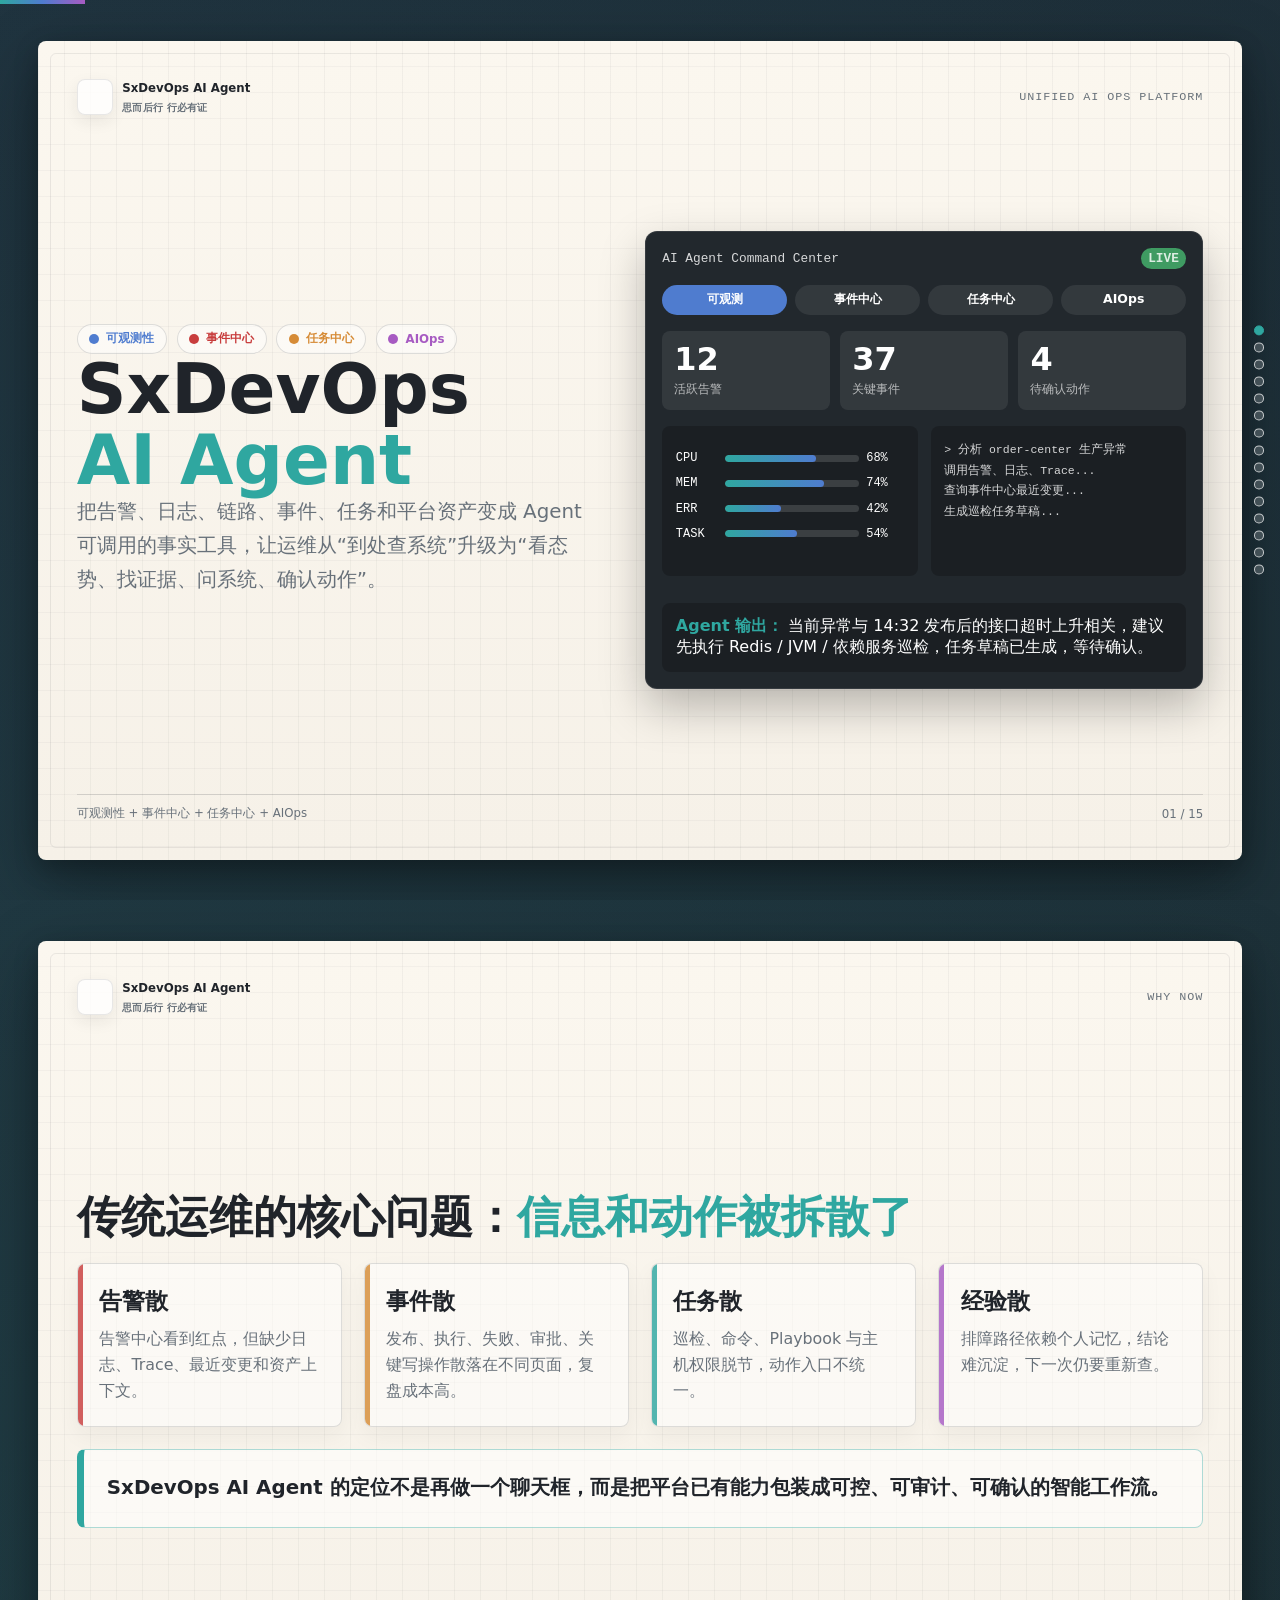
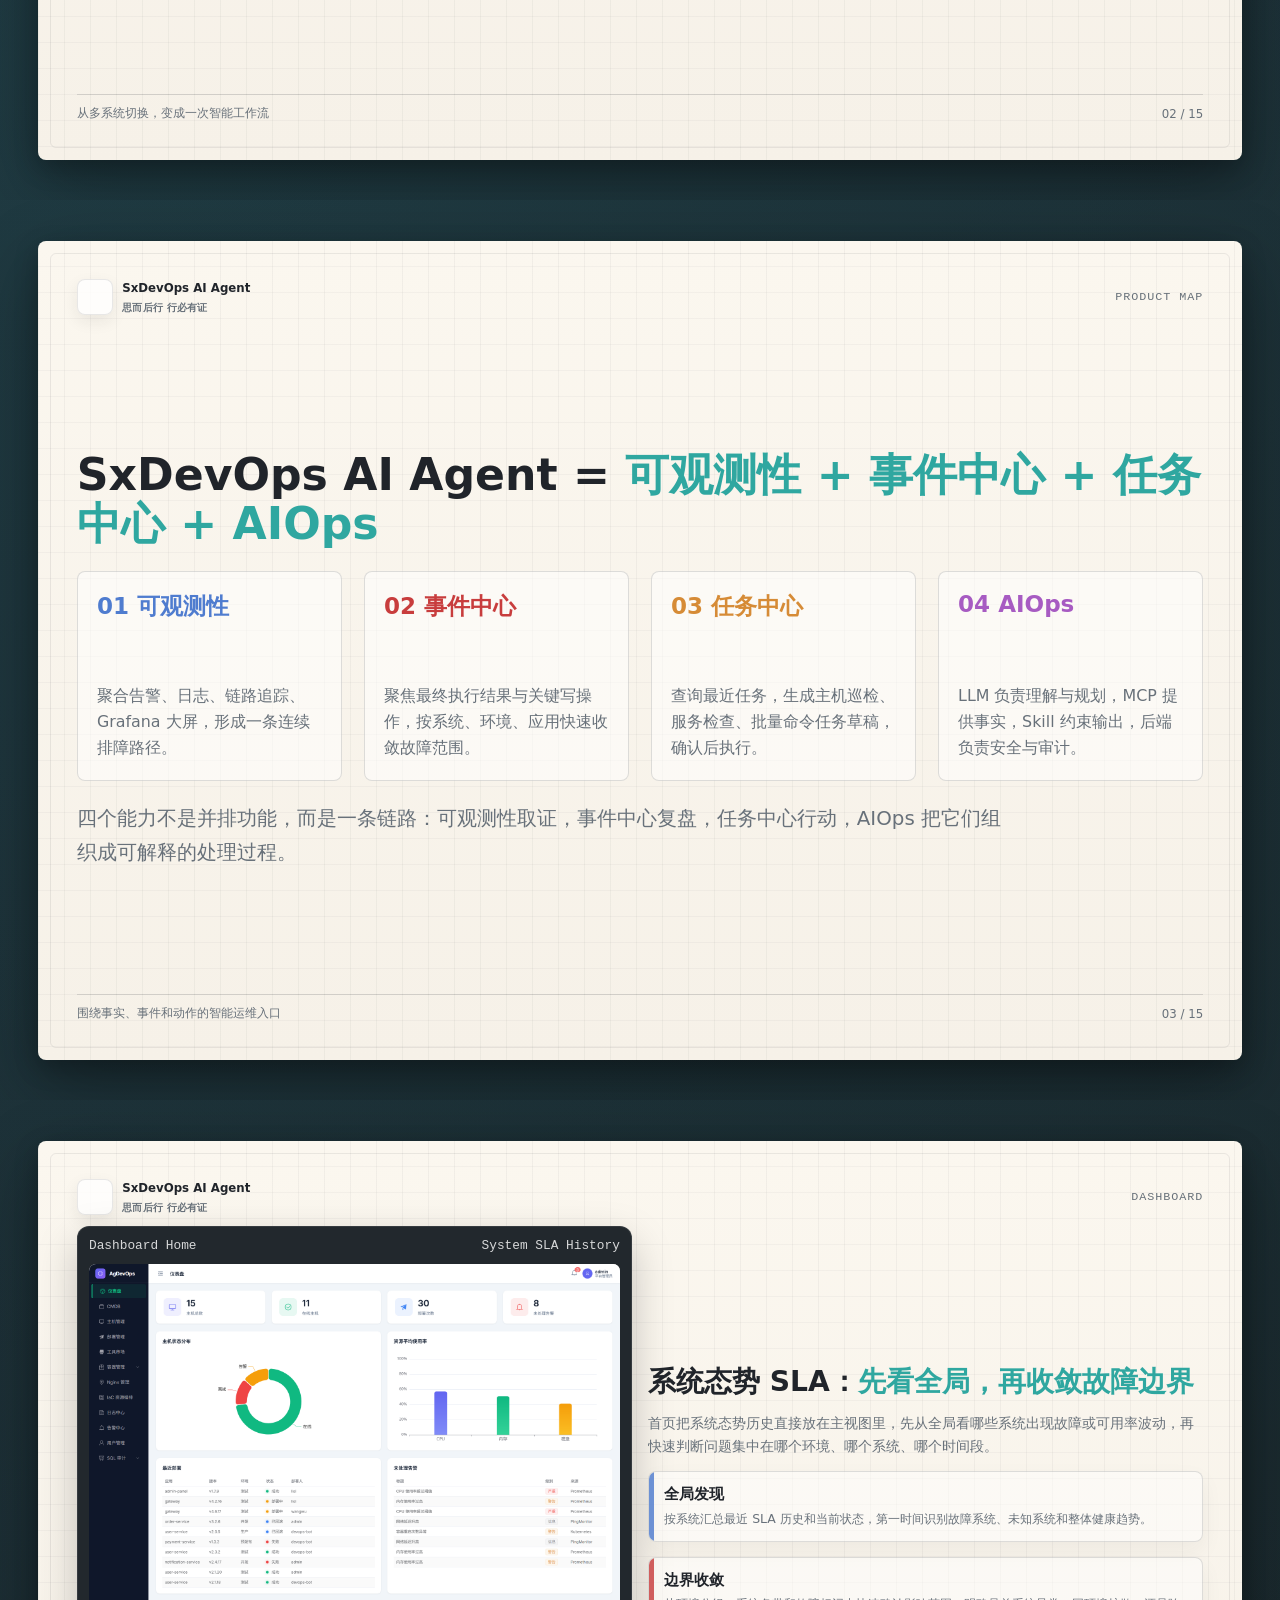
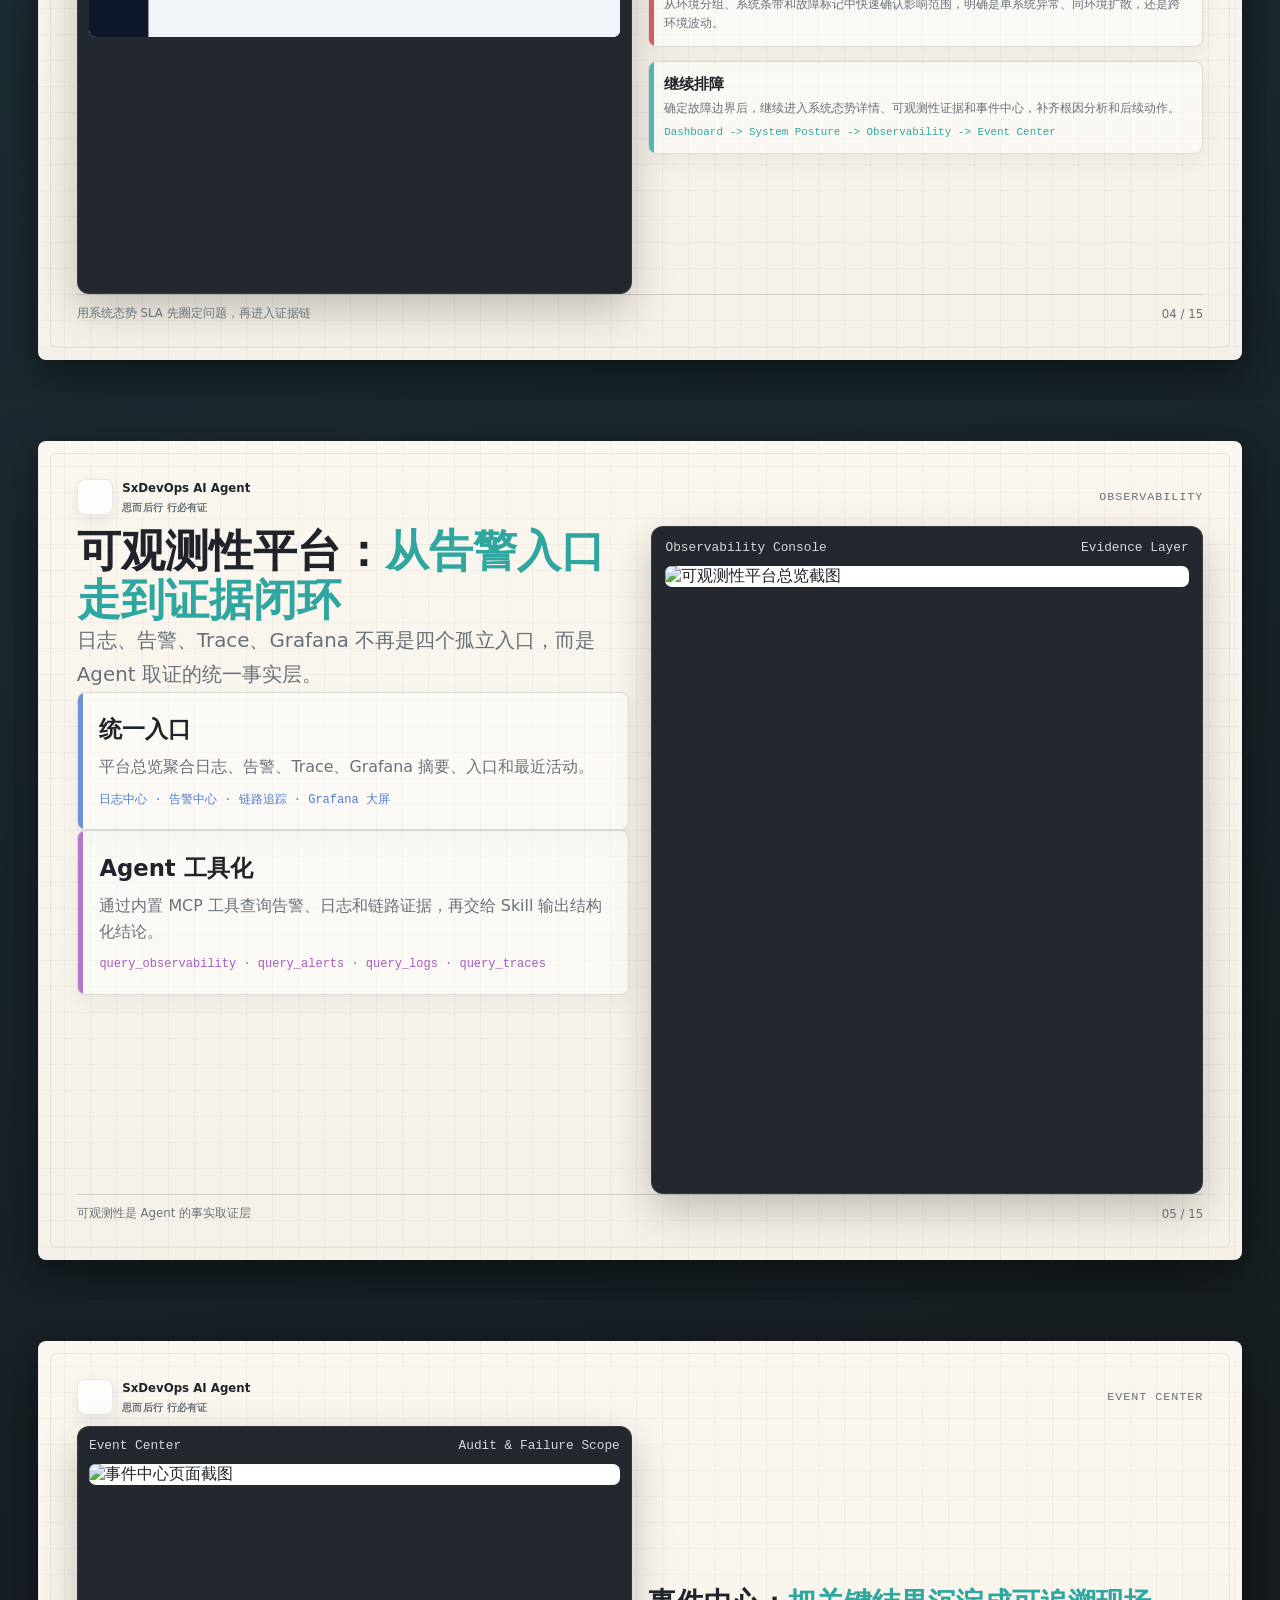
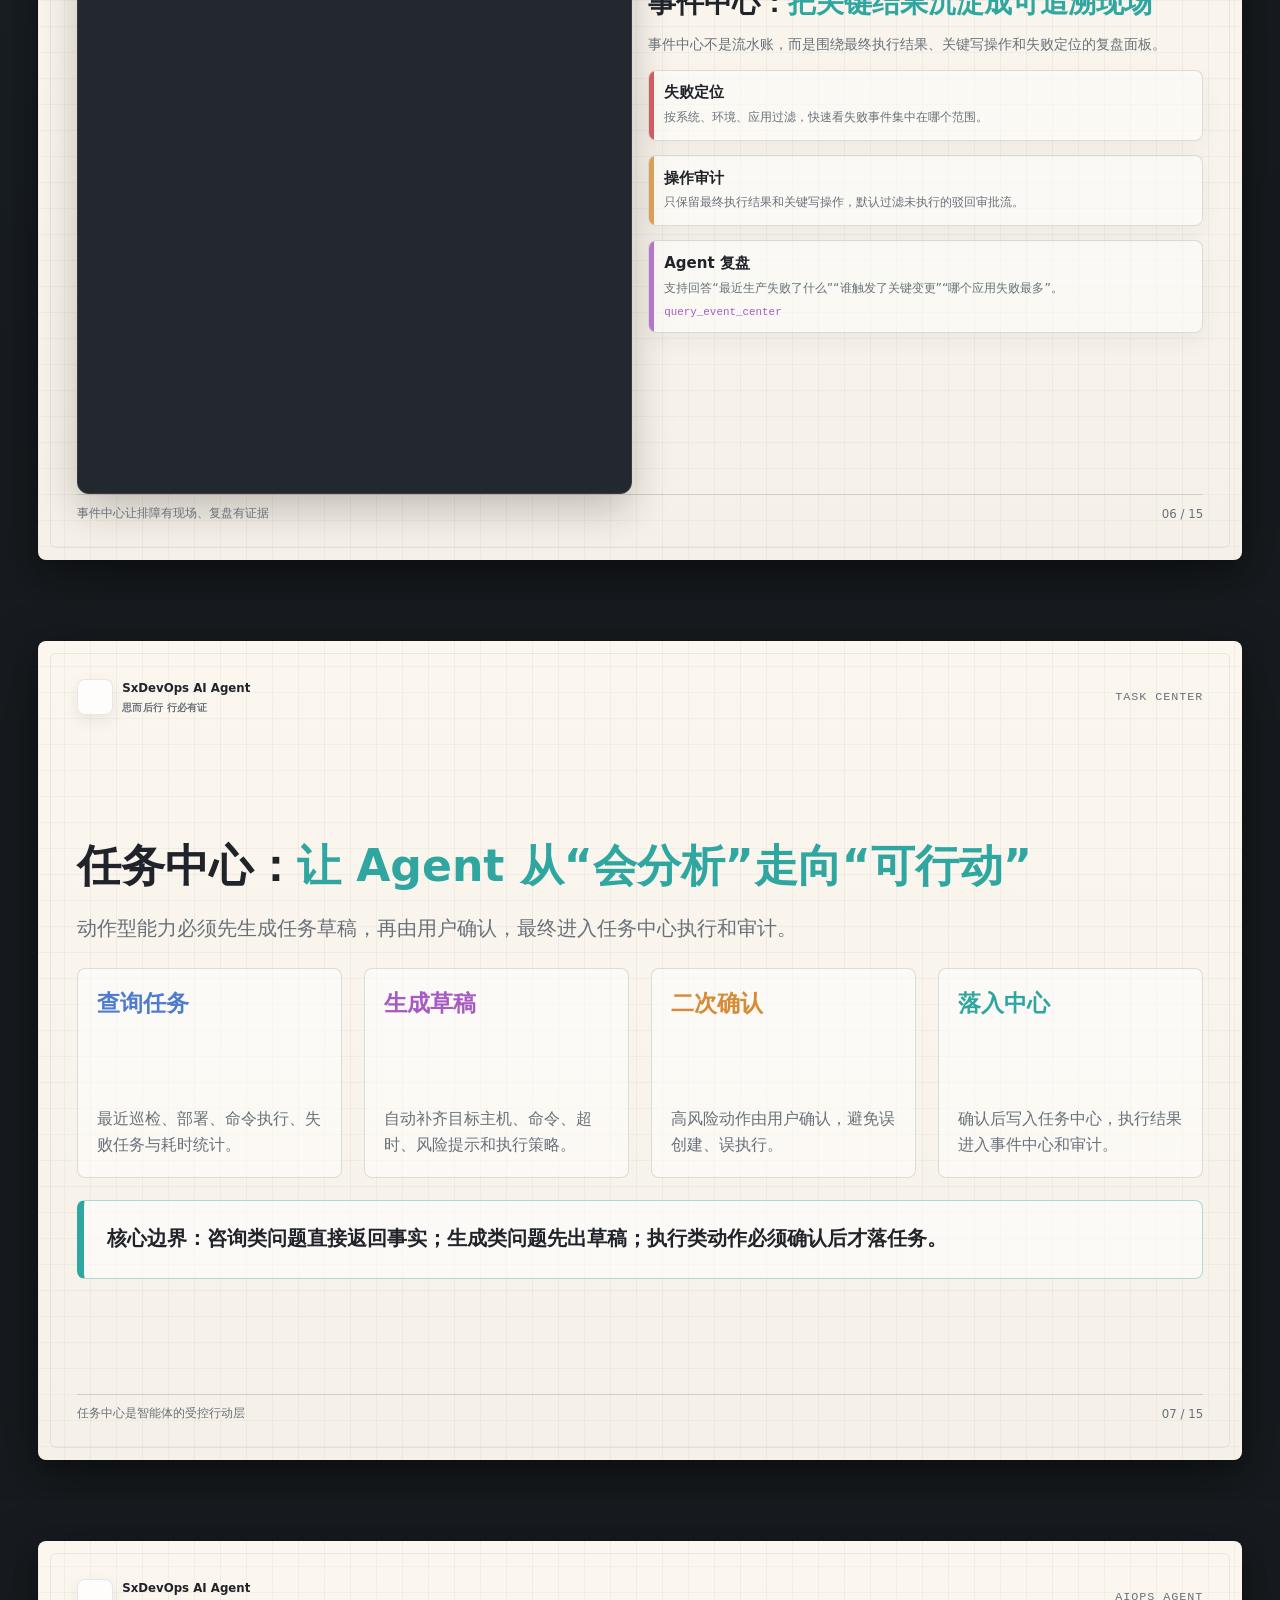
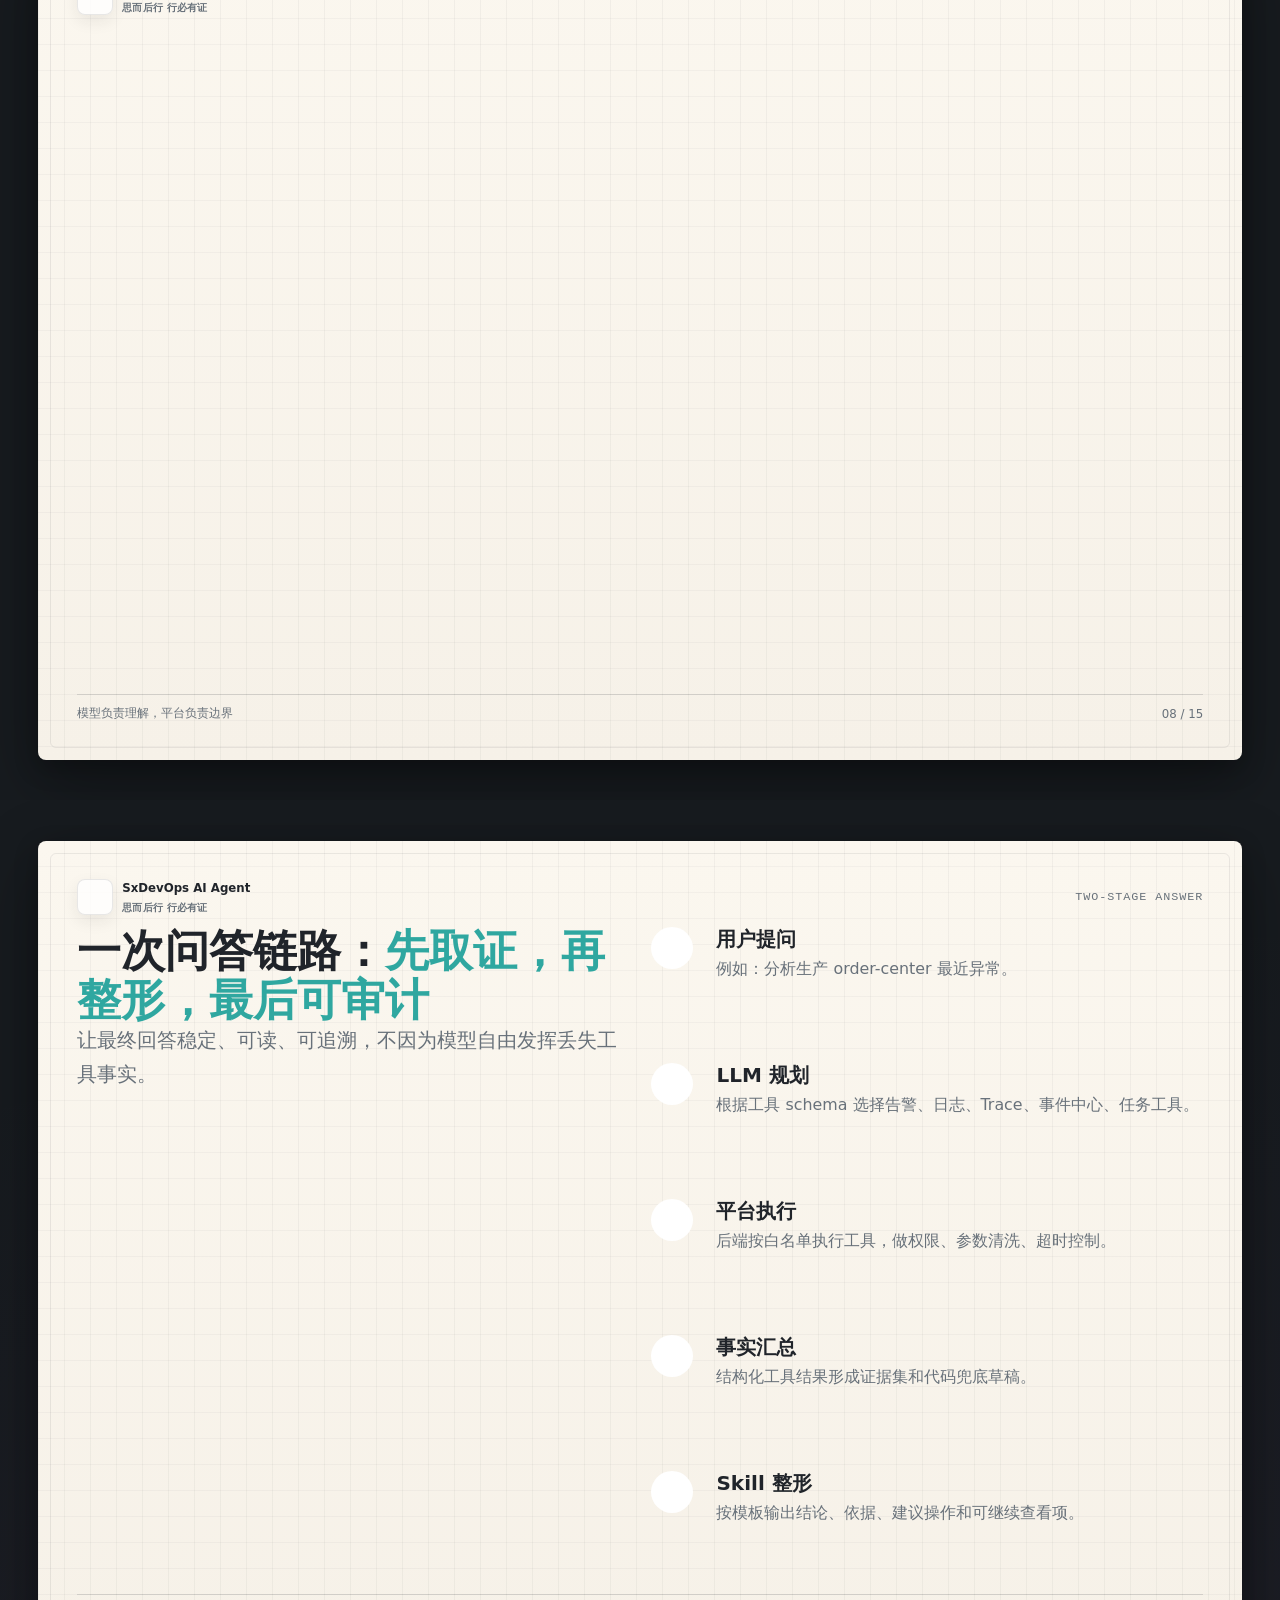
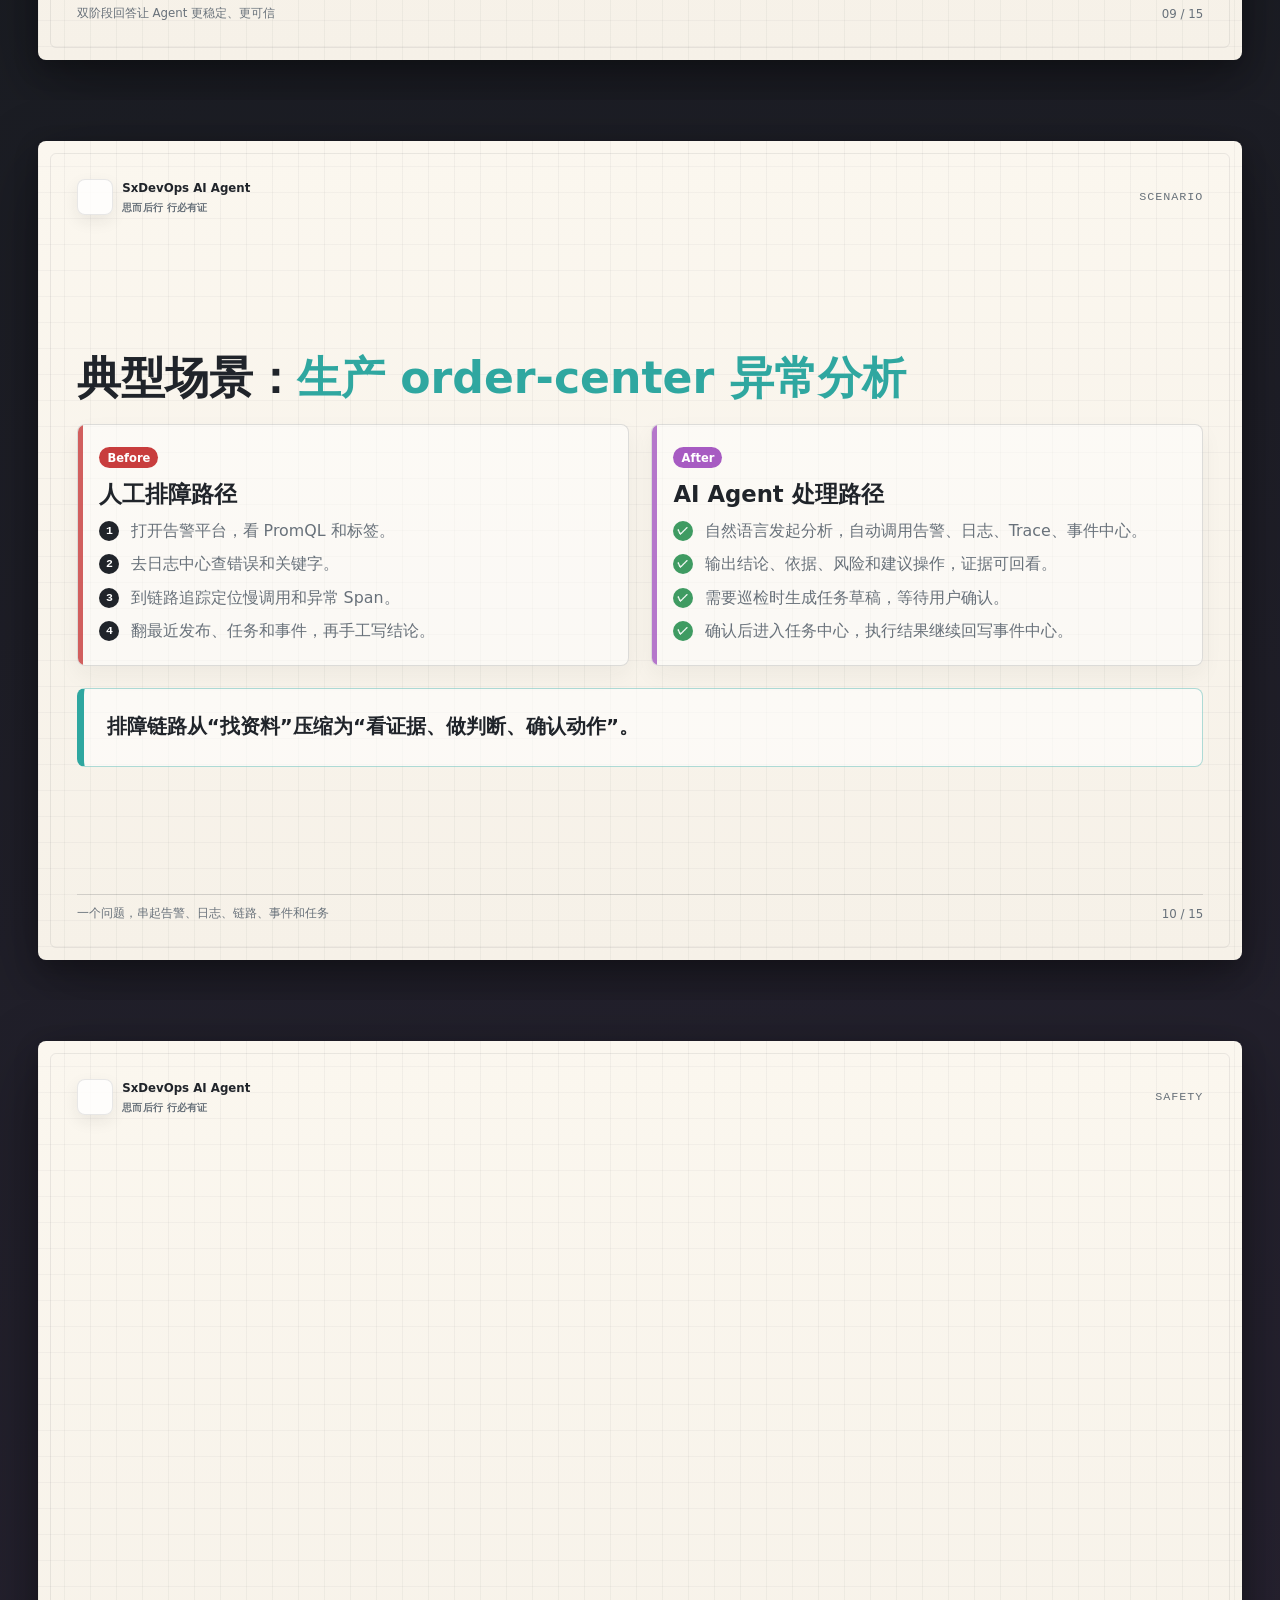
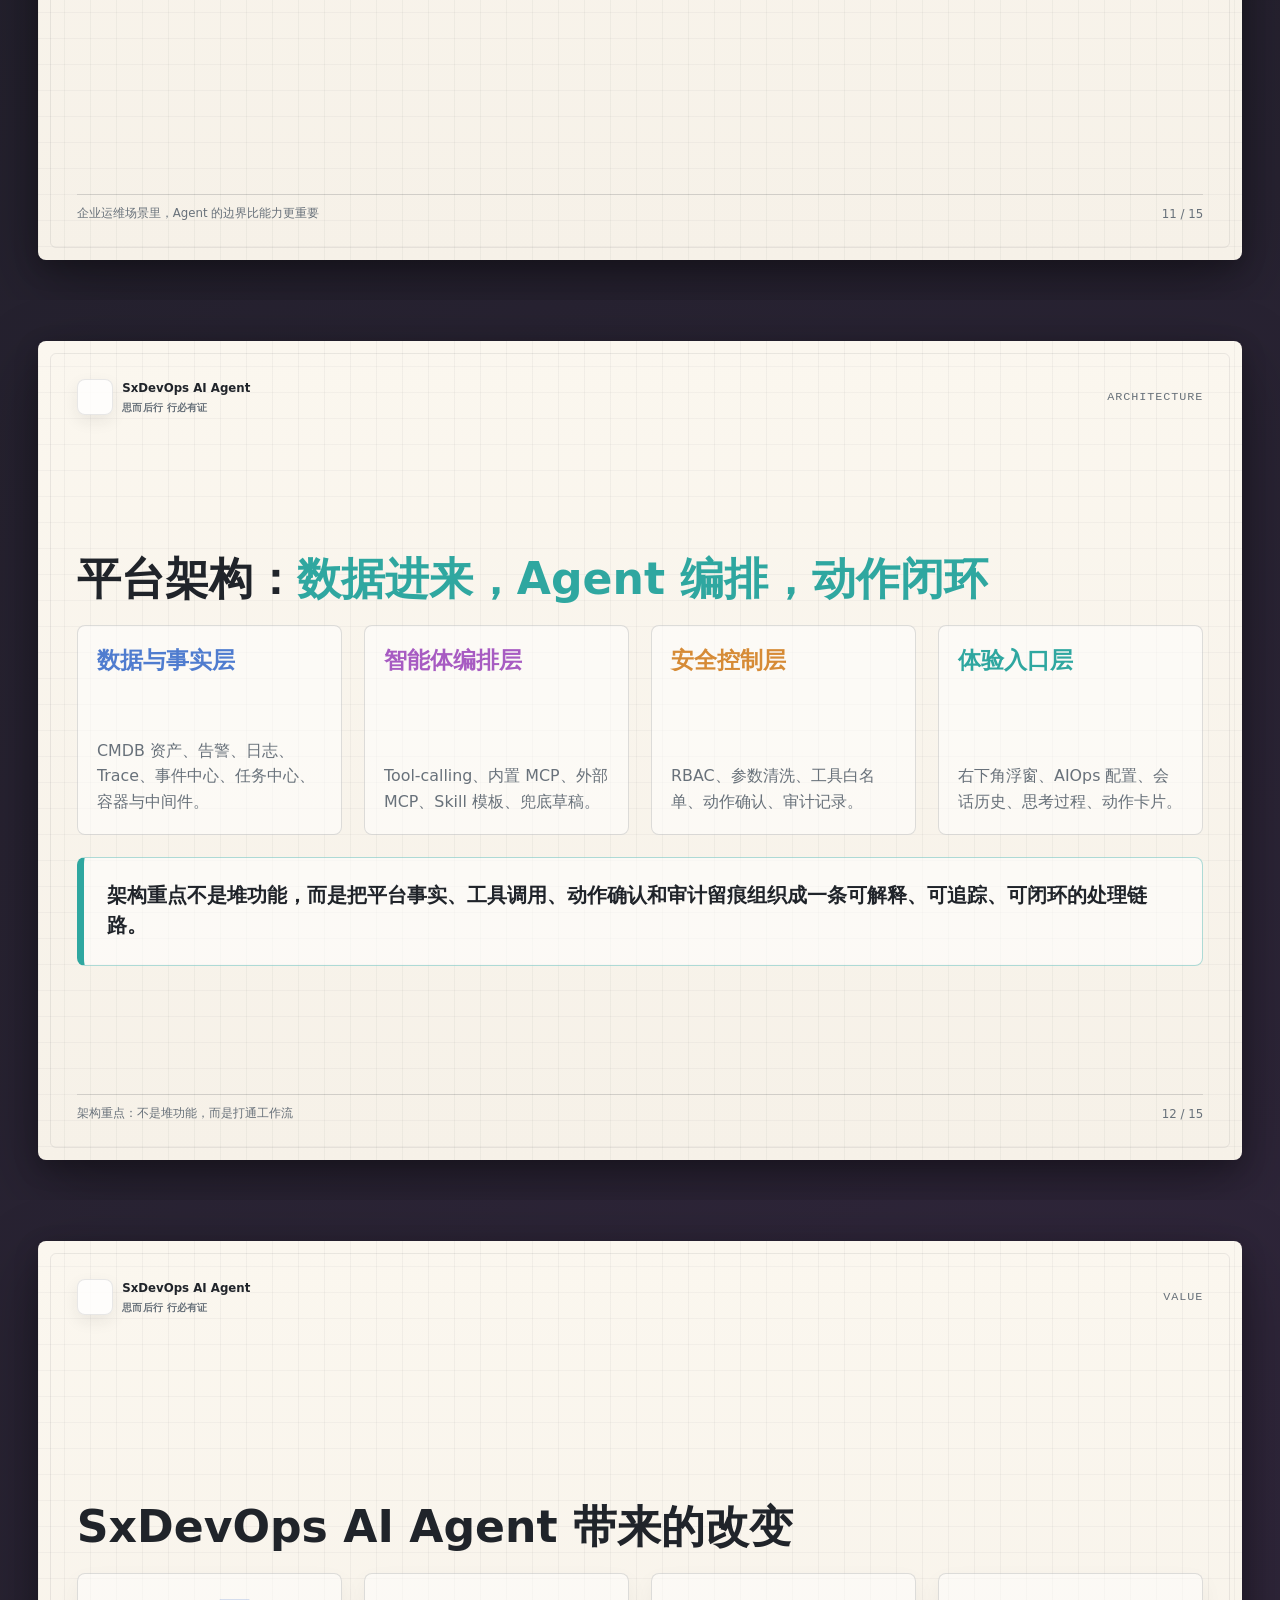
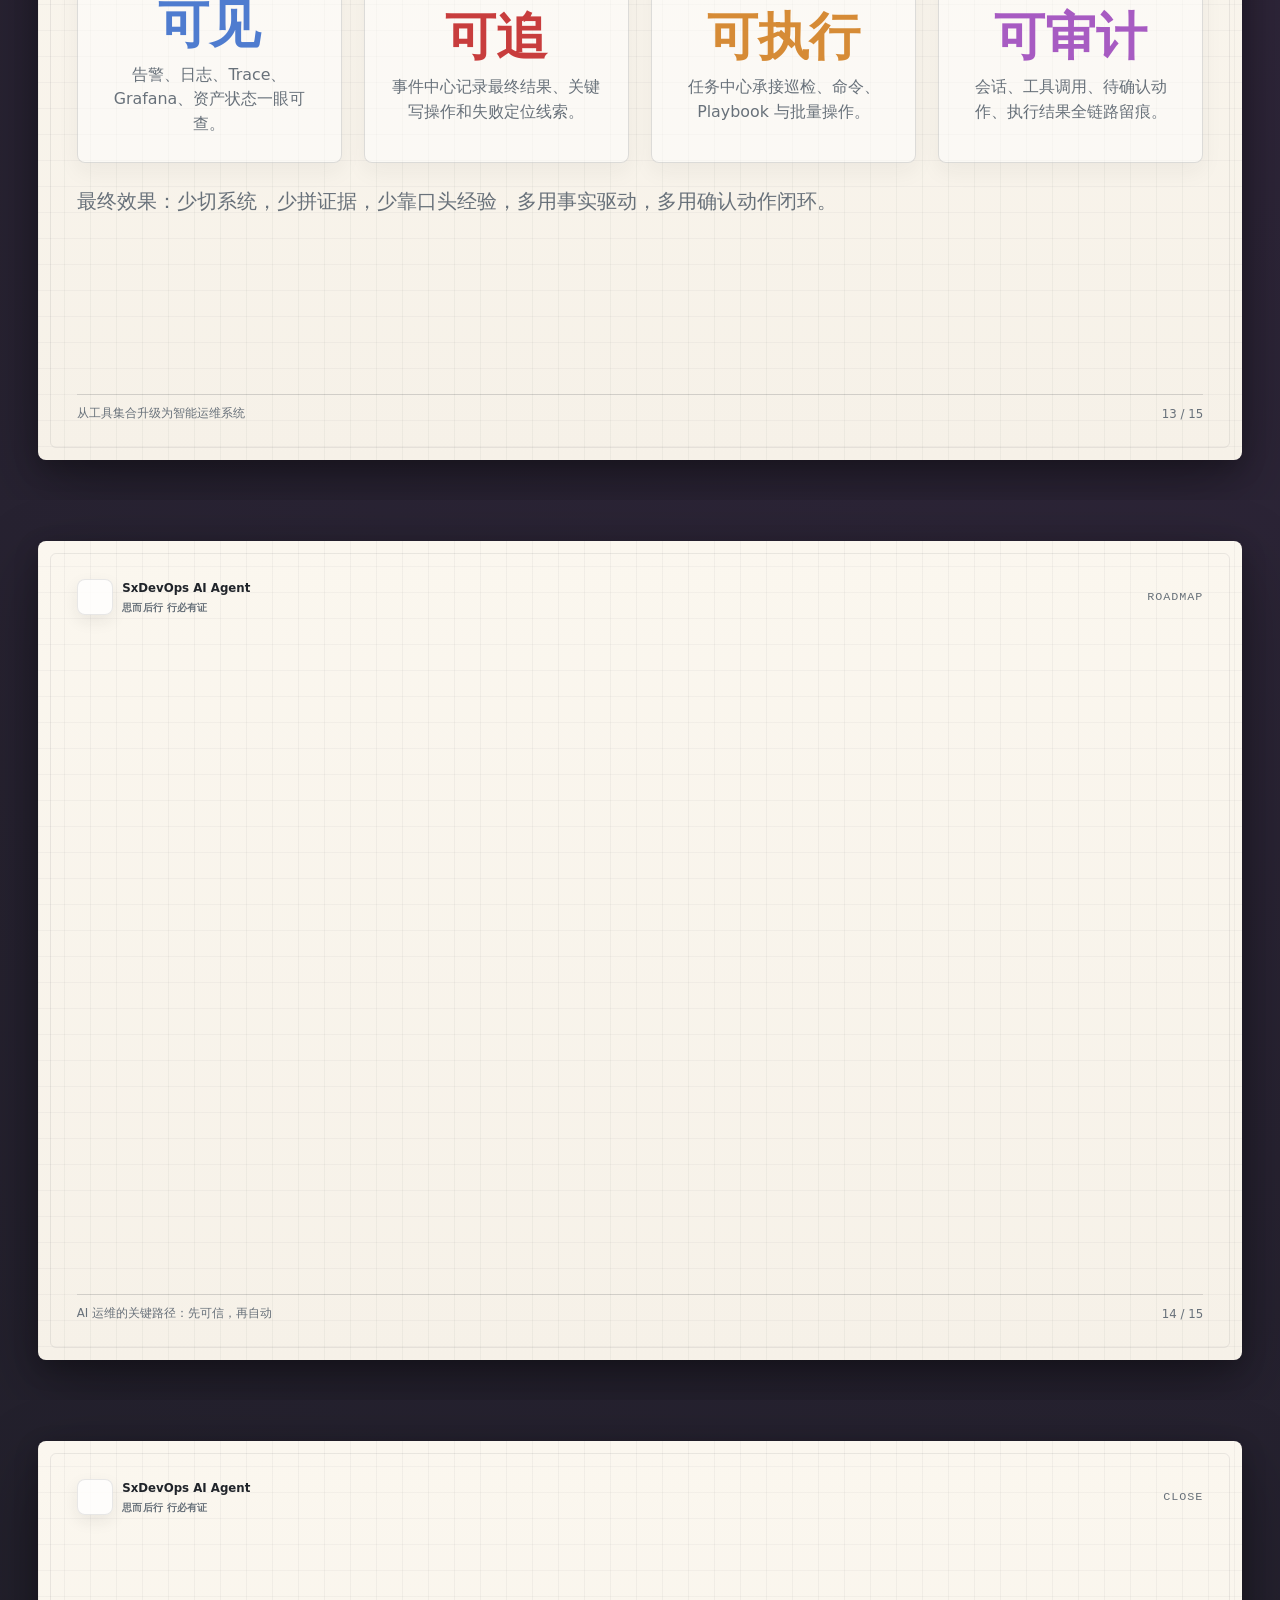
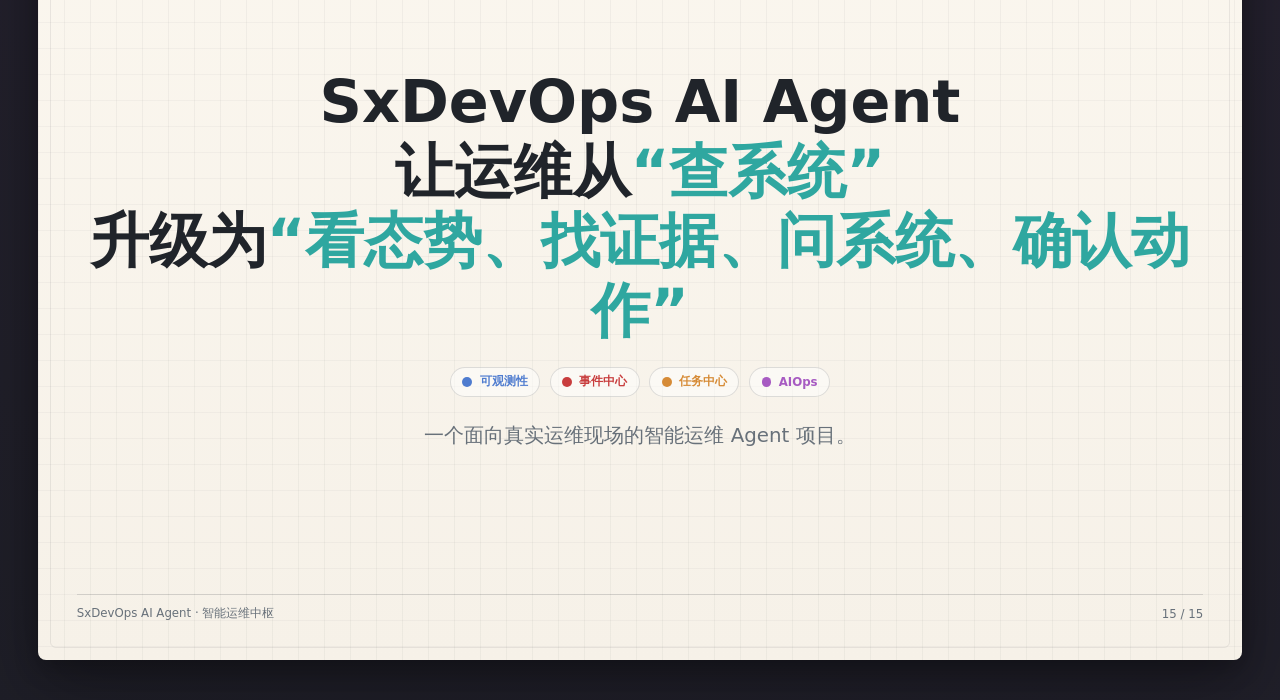
==== docs/sxdevops-ai-agent-promo.html @ 1e885fba "feat(aiops): optimize assistant knowledge graph workflows" ====
<!DOCTYPE html>
<html lang="zh-CN">
<head>
<meta charset="UTF-8" />
<meta name="viewport" content="width=device-width, initial-scale=1.0" />
<title>SxDevOps AI Agent 宣传演示</title>
<style>
:root {
    --bg: #171b1f;
    --paper: #f6f1e8;
    --paper-deep: #eee4d4;
    --ink: #20242a;
    --muted: #68717a;
    --line: rgba(32, 36, 42, 0.14);
    --asset: #2fa7a0;
    --task: #d68b36;
    --monitor: #4f7ccf;
    --ai: #a75bc2;
    --danger: #c83d3d;
    --ok: #3f9b62;
    --shadow: rgba(0, 0, 0, 0.32);
    --pad: clamp(1.2rem, 3vw, 3rem);
    --gap: clamp(0.7rem, 1.7vw, 1.5rem);
    --title: clamp(2.25rem, 5.4vw, 5.2rem);
    --h2: clamp(1.55rem, 3.45vw, 3.15rem);
    --h3: clamp(1rem, 1.85vw, 1.42rem);
    --body: clamp(0.82rem, 1.24vw, 1.05rem);
    --small: clamp(0.68rem, 0.92vw, 0.86rem);
    --ease: cubic-bezier(0.16, 1, 0.3, 1);
}

* { box-sizing: border-box; }
html, body { margin: 0; min-height: 100%; }
html { scroll-snap-type: y mandatory; scroll-behavior: smooth; }
body {
    overflow-x: hidden;
    background:
        radial-gradient(circle at 12% 12%, rgba(47, 167, 160, 0.18), transparent 30%),
        radial-gradient(circle at 88% 82%, rgba(167, 91, 194, 0.17), transparent 34%),
        linear-gradient(135deg, rgba(79, 124, 207, 0.12), transparent 38%),
        var(--bg);
    color: var(--ink);
    font-family: "Microsoft YaHei", "PingFang SC", "Noto Sans SC", system-ui, sans-serif;
}

.slide {
    width: 100vw;
    height: 100vh;
    height: 100dvh;
    overflow: hidden;
    scroll-snap-align: start;
    position: relative;
    display: flex;
}

.paper {
    width: min(94vw, 1480px);
    height: min(91vh, 900px);
    margin: auto;
    padding: var(--pad);
    border-radius: 8px;
    background:
        linear-gradient(90deg, rgba(32, 36, 42, 0.045) 1px, transparent 1px),
        linear-gradient(0deg, rgba(32, 36, 42, 0.035) 1px, transparent 1px),
        linear-gradient(180deg, #fbf7ef 0%, var(--paper) 100%);
    background-size: 26px 26px, 26px 26px, 100% 100%;
    box-shadow: 0 24px 70px var(--shadow), 0 8px 24px rgba(0, 0, 0, 0.24);
    display: flex;
    flex-direction: column;
    position: relative;
}

.paper::before {
    content: "";
    position: absolute;
    inset: 0.75rem;
    border: 1px solid rgba(32, 36, 42, 0.08);
    border-radius: 6px;
    pointer-events: none;
}

.topline {
    display: flex;
    align-items: center;
    justify-content: space-between;
    gap: 1rem;
    margin-bottom: clamp(0.5rem, 1.2vh, 1rem);
    color: var(--muted);
    font-size: var(--small);
    position: relative;
    z-index: 1;
}

.brand {
    display: grid;
    grid-template-columns: auto auto;
    align-items: center;
    column-gap: 0.6rem;
    row-gap: 0.12rem;
    font-weight: 900;
    color: var(--ink);
}

.brand::after {
    content: "思而后行 行必有证";
    grid-column: 2;
    color: var(--muted);
    font-size: clamp(0.58rem, 0.8vw, 0.72rem);
    font-weight: 700;
    line-height: 1.2;
    letter-spacing: 0.02em;
}

.brand-mark {
    width: clamp(1.7rem, 2.8vw, 2.4rem);
    height: clamp(1.7rem, 2.8vw, 2.4rem);
    grid-row: 1 / span 2;
    border-radius: 8px;
    border: 1px solid rgba(32, 36, 42, 0.1);
    background: rgba(255, 255, 255, 0.78) url("assets/favicon.svg") center / 84% no-repeat;
    box-shadow: 0 6px 16px rgba(32, 36, 42, 0.08);
    color: transparent;
    display: grid;
    place-items: center;
    font-size: 0;
    overflow: hidden;
}

.kicker {
    font-family: Consolas, "JetBrains Mono", monospace;
    color: var(--muted);
    text-transform: uppercase;
    letter-spacing: 0.08em;
}

.content {
    flex: 1;
    min-height: 0;
    display: flex;
    flex-direction: column;
    justify-content: center;
    gap: var(--gap);
    position: relative;
    z-index: 1;
}

.footer {
    display: flex;
    align-items: center;
    justify-content: space-between;
    gap: 1rem;
    color: var(--muted);
    font-size: var(--small);
    border-top: 1px solid var(--line);
    padding-top: clamp(0.55rem, 1.2vh, 0.9rem);
    position: relative;
    z-index: 1;
}

h1, h2, h3, p { margin: 0; }
.title {
    font-weight: 900;
    font-size: var(--title);
    line-height: 1.02;
    letter-spacing: 0;
}

.slide-title {
    font-weight: 900;
    font-size: var(--h2);
    line-height: 1.12;
    letter-spacing: 0;
}

.slide-title em, .title em, .quote em {
    color: var(--asset);
    font-style: normal;
}

.subtitle {
    color: var(--muted);
    font-size: clamp(0.95rem, 1.55vw, 1.28rem);
    line-height: 1.7;
    max-width: 930px;
}

.tag-row {
    display: flex;
    flex-wrap: wrap;
    gap: 0.6rem;
}

.tag {
    display: inline-flex;
    align-items: center;
    gap: 0.45rem;
    padding: 0.42rem 0.72rem;
    border: 1px solid var(--line);
    border-radius: 999px;
    background: rgba(255, 255, 255, 0.48);
    font-size: var(--small);
    font-weight: 800;
}

.dot {
    width: 0.62rem;
    height: 0.62rem;
    border-radius: 50%;
    background: currentColor;
}

.asset { color: var(--asset); }
.task { color: var(--task); }
.monitor { color: var(--monitor); }
.ai { color: var(--ai); }
.danger { color: var(--danger); }
.ok { color: var(--ok); }

.hero-layout {
    display: grid;
    grid-template-columns: minmax(0, 0.95fr) minmax(420px, 1fr);
    align-items: center;
    gap: clamp(1.2rem, 3vw, 3.2rem);
}

.grid-2, .scenario {
    display: grid;
    grid-template-columns: minmax(0, 1fr) minmax(0, 1fr);
    gap: var(--gap);
    align-items: stretch;
}

.grid-3 {
    display: grid;
    grid-template-columns: repeat(3, minmax(0, 1fr));
    gap: var(--gap);
}

.grid-4 {
    display: grid;
    grid-template-columns: repeat(4, minmax(0, 1fr));
    gap: var(--gap);
}

.panel, .route-card, .story-card, .metric {
    border: 1px solid var(--line);
    border-radius: 8px;
    background: rgba(255, 255, 255, 0.48);
    padding: clamp(0.85rem, 1.7vw, 1.35rem);
    box-shadow: 0 9px 22px rgba(32, 36, 42, 0.05);
    position: relative;
    overflow: hidden;
}

.panel::before, .route-card::before, .story-card::before {
    content: "";
    position: absolute;
    inset: 0 auto 0 0;
    width: 5px;
    background: currentColor;
    opacity: 0.82;
}

.panel h3, .route-card h3, .story-card h3 {
    font-size: var(--h3);
    margin-bottom: 0.55rem;
    color: var(--ink);
}

.panel p, .route-card p, .story-card p {
    color: var(--muted);
    font-size: var(--body);
    line-height: 1.65;
}

.route {
    display: block;
    margin-top: 0.7rem;
    color: currentColor;
    font-family: Consolas, "JetBrains Mono", monospace;
    font-size: 0.75rem;
    line-height: 1.35;
    word-break: break-all;
}

.callout {
    padding: clamp(0.95rem, 1.8vw, 1.45rem);
    border: 1px solid rgba(47, 167, 160, 0.38);
    border-left: 7px solid var(--asset);
    background: rgba(255, 255, 255, 0.56);
    border-radius: 8px;
    color: var(--ink);
    font-size: clamp(1rem, 1.55vw, 1.32rem);
    line-height: 1.55;
    font-weight: 800;
}

.flow {
    display: grid;
    grid-template-columns: repeat(4, minmax(0, 1fr));
    gap: var(--gap);
    position: relative;
}

.flow-step {
    min-height: 210px;
    border: 1px solid var(--line);
    border-radius: 8px;
    background: rgba(255, 255, 255, 0.5);
    padding: 1.2rem;
    display: flex;
    flex-direction: column;
    justify-content: space-between;
}

.flow-step b {
    display: block;
    font-size: clamp(1.05rem, 1.8vw, 1.45rem);
}

.flow-step span {
    color: var(--muted);
    font-size: var(--body);
    line-height: 1.62;
}

.value-strip {
    display: grid;
    grid-template-columns: repeat(4, minmax(0, 1fr));
    gap: var(--gap);
}

.metric {
    min-height: 190px;
    display: flex;
    flex-direction: column;
    justify-content: center;
    text-align: center;
}

.metric strong {
    display: block;
    font-size: clamp(2rem, 4vw, 4rem);
    line-height: 1;
    margin-bottom: 0.8rem;
}

.metric span {
    color: var(--muted);
    font-size: var(--body);
    line-height: 1.55;
}

.dashboard-mock {
    border-radius: 12px;
    background: #22282d;
    color: #fff;
    padding: 1rem;
    min-height: 440px;
    box-shadow: 0 18px 45px rgba(0, 0, 0, 0.26);
    border: 1px solid rgba(255, 255, 255, 0.09);
}

.mock-top {
    display: flex;
    justify-content: space-between;
    align-items: center;
    color: rgba(255, 255, 255, 0.82);
    font-family: Consolas, "JetBrains Mono", monospace;
    font-size: 0.8rem;
}

.mock-live {
    padding: 0.18rem 0.46rem;
    border-radius: 999px;
    background: var(--ok);
    font-weight: 800;
}

.mock-tabs {
    display: grid;
    grid-template-columns: repeat(4, minmax(0, 1fr));
    gap: 0.5rem;
    margin: 1rem 0;
}

.mock-pill {
    border-radius: 999px;
    background: rgba(255, 255, 255, 0.08);
    padding: 0.42rem 0.5rem;
    text-align: center;
    font-size: 0.78rem;
    font-weight: 800;
}

.mock-pill.active { background: var(--monitor); }

.mock-kpis {
    display: grid;
    grid-template-columns: repeat(3, minmax(0, 1fr));
    gap: 0.65rem;
    margin-bottom: 1rem;
}

.mock-kpi {
    border-radius: 8px;
    background: rgba(255, 255, 255, 0.08);
    padding: 0.75rem;
}

.mock-kpi strong {
    display: block;
    font-size: clamp(1.35rem, 2.5vw, 2rem);
    line-height: 1.05;
}

.mock-kpi span {
    display: block;
    margin-top: 0.3rem;
    color: rgba(255, 255, 255, 0.66);
    font-size: 0.75rem;
}

.mock-main {
    display: grid;
    grid-template-columns: 1fr 1fr;
    gap: 0.8rem;
}

.mock-chart, .mock-terminal, .chat-card {
    border-radius: 8px;
    background: rgba(0, 0, 0, 0.22);
    padding: 0.85rem;
    min-height: 150px;
}

.bar-row {
    display: grid;
    grid-template-columns: 42px 1fr 38px;
    gap: 0.45rem;
    align-items: center;
    margin: 0.7rem 0;
    font-size: 0.75rem;
    font-family: Consolas, "JetBrains Mono", monospace;
}

.bar {
    height: 7px;
    background: rgba(255, 255, 255, 0.14);
    border-radius: 99px;
    overflow: hidden;
}

.bar i {
    display: block;
    height: 100%;
    border-radius: inherit;
    background: linear-gradient(90deg, var(--asset), var(--monitor));
}

.mock-terminal {
    font-family: Consolas, "JetBrains Mono", monospace;
    color: rgba(255, 255, 255, 0.82);
    font-size: 0.72rem;
    line-height: 1.8;
}

.chat-card {
    grid-column: 1 / -1;
    min-height: auto;
    margin-top: 0.85rem;
}

.chat-card b {
    color: var(--asset);
}

.screenshot-frame {
    border-radius: 12px;
    padding: 0.85rem;
    background: #22282d;
    border: 1px solid rgba(255, 255, 255, 0.09);
    box-shadow: 0 16px 42px rgba(0, 0, 0, 0.22);
    min-height: 0;
}

.screenshot-frame .mock-top {
    margin-bottom: 0.7rem;
}

.screenshot-frame img {
    display: block;
    width: 100%;
    height: auto;
    max-height: 56vh;
    object-fit: contain;
    border-radius: 7px;
    background: #fff;
}

.dashboard-story {
    display: flex;
    flex-direction: column;
    justify-content: center;
    gap: 0.9rem;
}

.dashboard-slide .content {
    gap: 1rem;
}

.dashboard-slide .screenshot-frame {
    padding: 0.7rem;
}

.dashboard-slide .screenshot-frame img {
    max-height: 45vh;
}

.dashboard-slide .dashboard-story .slide-title {
    font-size: clamp(1.4rem, 2.2vw, 2.25rem);
    line-height: 1.14;
}

.dashboard-slide .dashboard-story .subtitle {
    max-width: none;
    font-size: clamp(0.86rem, 1.02vw, 1rem);
    line-height: 1.62;
    display: -webkit-box;
    -webkit-box-orient: vertical;
    -webkit-line-clamp: 3;
    overflow: hidden;
}

.dashboard-slide .dashboard-story .route-card {
    padding: 0.8rem 0.95rem;
    min-height: auto;
}

.dashboard-slide .dashboard-story .route-card h3 {
    font-size: clamp(0.94rem, 1.15vw, 1.08rem);
    margin-bottom: 0.34rem;
}

.dashboard-slide .dashboard-story .route-card p {
    font-size: clamp(0.78rem, 0.92vw, 0.9rem);
    line-height: 1.52;
    display: -webkit-box;
    -webkit-box-orient: vertical;
    -webkit-line-clamp: 2;
    overflow: hidden;
}

.dashboard-slide .dashboard-story .route {
    margin-top: 0.45rem;
    font-size: 0.68rem;
}

.dashboard-slide .dashboard-story .route-card:last-child .route {
    white-space: normal;
    word-break: break-word;
}

.dashboard-focus-list {
    display: grid;
    gap: 0.55rem;
    padding: 0.85rem 1rem;
    border: 1px solid var(--line);
    border-radius: 8px;
    background: rgba(255, 255, 255, 0.44);
}

.dashboard-focus-item {
    display: grid;
    grid-template-columns: 78px minmax(0, 1fr);
    gap: 0.6rem;
    align-items: start;
    color: var(--muted);
    font-size: 0.84rem;
    line-height: 1.52;
}

.dashboard-focus-item strong {
    color: var(--ink);
    font-size: 0.82rem;
    line-height: 1.35;
}

.event-center-slide .content {
    gap: 1rem;
}

.event-center-slide .screenshot-frame {
    padding: 0.7rem;
}

.event-center-slide .screenshot-frame img {
    max-height: 44vh;
}

.event-center-story {
    display: flex;
    flex-direction: column;
    justify-content: center;
    gap: 0.9rem;
}

.event-center-slide .event-center-story .slide-title {
    font-size: clamp(1.4rem, 2.2vw, 2.2rem);
    line-height: 1.14;
}

.event-center-slide .event-center-story .subtitle {
    max-width: none;
    font-size: clamp(0.86rem, 1.02vw, 1rem);
    line-height: 1.62;
    display: -webkit-box;
    -webkit-box-orient: vertical;
    -webkit-line-clamp: 3;
    overflow: hidden;
}

.event-center-slide .event-center-story .route-card {
    padding: 0.8rem 0.95rem;
    min-height: auto;
}

.event-center-slide .event-center-story .route-card h3 {
    font-size: clamp(0.94rem, 1.15vw, 1.08rem);
    margin-bottom: 0.34rem;
}

.event-center-slide .event-center-story .route-card p {
    font-size: clamp(0.78rem, 0.92vw, 0.9rem);
    line-height: 1.52;
    display: -webkit-box;
    -webkit-box-orient: vertical;
    -webkit-line-clamp: 2;
    overflow: hidden;
}

.event-center-slide .event-center-story .route {
    margin-top: 0.45rem;
    font-size: 0.68rem;
}

.vertical-flow {
    display: grid;
    grid-template-columns: minmax(0, 1fr);
    gap: 0.7rem;
}

.v-step {
    display: grid;
    grid-template-columns: 52px minmax(0, 1fr);
    gap: 0.85rem;
    align-items: start;
}

.v-num {
    width: 42px;
    height: 42px;
    border-radius: 50%;
    background: currentColor;
    color: #fff;
    display: grid;
    place-items: center;
    font-family: Consolas, "JetBrains Mono", monospace;
    font-weight: 900;
    margin-top: 0.08rem;
}

.v-step h3 {
    font-size: clamp(1rem, 1.6vw, 1.25rem);
    margin-bottom: 0.25rem;
    color: var(--ink);
}

.v-step p {
    color: var(--muted);
    line-height: 1.55;
    font-size: var(--body);
}

.label {
    display: inline-block;
    padding: 0.22rem 0.5rem;
    background: var(--danger);
    color: #fff;
    border-radius: 999px;
    font-size: 0.72rem;
    font-weight: 900;
    margin-bottom: 0.7rem;
}

.list {
    margin: 0;
    padding: 0;
    list-style: none;
    display: grid;
    gap: 0.55rem;
}

.list li {
    display: grid;
    grid-template-columns: 1.4rem minmax(0, 1fr);
    gap: 0.55rem;
    align-items: start;
    color: var(--muted);
    font-size: var(--body);
    line-height: 1.55;
}

.num, .check {
    width: 1.25rem;
    height: 1.25rem;
    border-radius: 50%;
    display: grid;
    place-items: center;
    background: var(--ink);
    color: #fff;
    font-size: 0.72rem;
    font-family: Consolas, "JetBrains Mono", monospace;
    font-weight: 900;
    margin-top: 0.12rem;
}

.check { background: var(--ok); }

.quote {
    text-align: center;
    font-size: clamp(2rem, 4.6vw, 4.35rem);
    line-height: 1.18;
    font-weight: 900;
}

.progress-bar {
    position: fixed;
    top: 0;
    left: 0;
    height: 4px;
    width: 0;
    background: linear-gradient(90deg, var(--asset), var(--monitor), var(--ai));
    z-index: 20;
    transition: width 0.25s var(--ease);
}

.nav-dots {
    position: fixed;
    right: 1rem;
    top: 50%;
    transform: translateY(-50%);
    display: grid;
    gap: 0.45rem;
    z-index: 20;
}

.nav-dots button {
    width: 0.62rem;
    height: 0.62rem;
    border-radius: 50%;
    border: 1px solid rgba(255, 255, 255, 0.7);
    background: rgba(255, 255, 255, 0.18);
    cursor: pointer;
    padding: 0;
}

.nav-dots button.active {
    background: var(--asset);
    border-color: var(--asset);
}

.reveal {
    opacity: 0;
    transform: translateY(18px);
    transition: opacity 0.65s var(--ease), transform 0.65s var(--ease);
}

.slide.active .reveal {
    opacity: 1;
    transform: none;
}

.d1 { transition-delay: 0.05s; }
.d2 { transition-delay: 0.12s; }
.d3 { transition-delay: 0.19s; }
.d4 { transition-delay: 0.26s; }
.d5 { transition-delay: 0.33s; }
.d6 { transition-delay: 0.40s; }

@media (max-width: 900px) {
    html { scroll-snap-type: y proximity; }
    .paper { width: 96vw; height: 94vh; padding: 1.1rem; }
    .hero-layout, .grid-2, .grid-3, .grid-4, .flow, .value-strip, .scenario {
        grid-template-columns: 1fr;
    }
    .content {
        justify-content: flex-start;
        overflow-y: auto;
        padding-right: 0.2rem;
    }
    .dashboard-mock { min-height: 340px; }
    .flow-step { min-height: 150px; }
    .nav-dots { display: none; }
}

@media print {
    html, body { background: white; scroll-snap-type: none; }
    .slide { height: 100vh; page-break-after: always; }
    .progress-bar, .nav-dots { display: none !important; }
    .paper { width: 100vw; height: 100vh; box-shadow: none; border-radius: 0; }
}
</style>
</head>
<body>
<div class="progress-bar" id="progressBar"></div>
<nav class="nav-dots" id="navDots" aria-label="Slide navigation"></nav>

<section class="slide" data-slide="1">
    <div class="paper">
        <div class="topline"><div class="brand"><div class="brand-mark">Sx</div>SxDevOps AI Agent</div><div class="kicker">Unified AI Ops Platform</div></div>
        <div class="content hero-layout">
            <div>
                <div class="tag-row reveal d1">
                    <span class="tag monitor"><i class="dot"></i>可观测性</span>
                    <span class="tag danger"><i class="dot"></i>事件中心</span>
                    <span class="tag task"><i class="dot"></i>任务中心</span>
                    <span class="tag ai"><i class="dot"></i>AIOps</span>
                </div>
                <h1 class="title reveal d2" data-editable="true">SxDevOps<br><em>AI Agent</em></h1>
                <p class="subtitle reveal d3" data-editable="true">把告警、日志、链路、事件、任务和平台资产变成 Agent 可调用的事实工具，让运维从“到处查系统”升级为“看态势、找证据、问系统、确认动作”。</p>
            </div>
            <div class="dashboard-mock reveal d4">
                <div class="mock-top"><span>AI Agent Command Center</span><span class="mock-live">LIVE</span></div>
                <div class="mock-tabs">
                    <div class="mock-pill active">可观测</div><div class="mock-pill">事件中心</div><div class="mock-pill">任务中心</div><div class="mock-pill">AIOps</div>
                </div>
                <div class="mock-kpis">
                    <div class="mock-kpi"><strong>12</strong><span>活跃告警</span></div>
                    <div class="mock-kpi"><strong>37</strong><span>关键事件</span></div>
                    <div class="mock-kpi"><strong>4</strong><span>待确认动作</span></div>
                </div>
                <div class="mock-main">
                    <div class="mock-chart">
                        <div class="bar-row"><span>CPU</span><div class="bar"><i style="width: 68%"></i></div><span>68%</span></div>
                        <div class="bar-row"><span>MEM</span><div class="bar"><i style="width: 74%"></i></div><span>74%</span></div>
                        <div class="bar-row"><span>ERR</span><div class="bar"><i style="width: 42%"></i></div><span>42%</span></div>
                        <div class="bar-row"><span>TASK</span><div class="bar"><i style="width: 54%"></i></div><span>54%</span></div>
                    </div>
                    <div class="mock-terminal">
                        <div>&gt; 分析 order-center 生产异常</div>
                        <div>调用告警、日志、Trace...</div>
                        <div>查询事件中心最近变更...</div>
                        <div>生成巡检任务草稿...</div>
                    </div>
                    <div class="chat-card">
                        <b>Agent 输出：</b> 当前异常与 14:32 发布后的接口超时上升相关，建议先执行 Redis / JVM / 依赖服务巡检，任务草稿已生成，等待确认。
                    </div>
                </div>
            </div>
        </div>
        <div class="footer"><span>可观测性 + 事件中心 + 任务中心 + AIOps</span><span>01 / 15</span></div>
    </div>
</section>

<section class="slide" data-slide="2">
    <div class="paper">
        <div class="topline"><div class="brand"><div class="brand-mark">Sx</div>SxDevOps AI Agent</div><div class="kicker">Why Now</div></div>
        <div class="content">
            <h2 class="slide-title reveal d1" data-editable="true">传统运维的核心问题：<em>信息和动作被拆散了</em></h2>
            <div class="grid-4">
                <div class="panel danger reveal d2"><h3>告警散</h3><p data-editable="true">告警中心看到红点，但缺少日志、Trace、最近变更和资产上下文。</p></div>
                <div class="panel task reveal d3"><h3>事件散</h3><p data-editable="true">发布、执行、失败、审批、关键写操作散落在不同页面，复盘成本高。</p></div>
                <div class="panel asset reveal d4"><h3>任务散</h3><p data-editable="true">巡检、命令、Playbook 与主机权限脱节，动作入口不统一。</p></div>
                <div class="panel ai reveal d5"><h3>经验散</h3><p data-editable="true">排障路径依赖个人记忆，结论难沉淀，下一次仍要重新查。</p></div>
            </div>
            <div class="callout reveal d6" data-editable="true">SxDevOps AI Agent 的定位不是再做一个聊天框，而是把平台已有能力包装成可控、可审计、可确认的智能工作流。</div>
        </div>
        <div class="footer"><span>从多系统切换，变成一次智能工作流</span><span>02 / 15</span></div>
    </div>
</section>

<section class="slide" data-slide="3">
    <div class="paper">
        <div class="topline"><div class="brand"><div class="brand-mark">Sx</div>SxDevOps AI Agent</div><div class="kicker">Product Map</div></div>
        <div class="content">
            <h2 class="slide-title reveal d1" data-editable="true">SxDevOps AI Agent = <em>可观测性 + 事件中心 + 任务中心 + AIOps</em></h2>
            <div class="flow">
                <div class="flow-step reveal d2"><b class="monitor">01 可观测性</b><span data-editable="true">聚合告警、日志、链路追踪、Grafana 大屏，形成一条连续排障路径。</span></div>
                <div class="flow-step reveal d3"><b class="danger">02 事件中心</b><span data-editable="true">聚焦最终执行结果与关键写操作，按系统、环境、应用快速收敛故障范围。</span></div>
                <div class="flow-step reveal d4"><b class="task">03 任务中心</b><span data-editable="true">查询最近任务，生成主机巡检、服务检查、批量命令任务草稿，确认后执行。</span></div>
                <div class="flow-step reveal d5"><b class="ai">04 AIOps</b><span data-editable="true">LLM 负责理解与规划，MCP 提供事实，Skill 约束输出，后端负责安全与审计。</span></div>
            </div>
            <p class="subtitle reveal d6" data-editable="true">四个能力不是并排功能，而是一条链路：可观测性取证，事件中心复盘，任务中心行动，AIOps 把它们组织成可解释的处理过程。</p>
        </div>
        <div class="footer"><span>围绕事实、事件和动作的智能运维入口</span><span>03 / 15</span></div>
    </div>
</section>

<section class="slide dashboard-slide" data-slide="4">
    <div class="paper">
        <div class="topline"><div class="brand"><div class="brand-mark">Sx</div>SxDevOps AI Agent</div><div class="kicker">Dashboard</div></div>
        <div class="content grid-2">
            <div class="screenshot-frame reveal d1">
                <div class="mock-top"><span>Dashboard Home</span><span>System SLA History</span></div>
                <img src="screenshots/dashboard.png" alt="首页仪表盘与系统态势历史截图" />
            </div>
            <div class="dashboard-story">
                <h2 class="slide-title reveal d2" data-editable="true">系统态势 SLA：<em>先看全局，再收敛故障边界</em></h2>
                <p class="subtitle reveal d3" data-editable="true">首页把系统态势历史直接放在主视图里，先从全局看哪些系统出现故障或可用率波动，再快速判断问题集中在哪个环境、哪个系统、哪个时间段。</p>
                <div class="route-card monitor reveal d4"><h3>全局发现</h3><p data-editable="true">按系统汇总最近 SLA 历史和当前状态，第一时间识别故障系统、未知系统和整体健康趋势。</p></div>
                <div class="route-card danger reveal d5"><h3>边界收敛</h3><p data-editable="true">从环境分组、系统条带和故障标记中快速确认影响范围，明确是单系统异常、同环境扩散，还是跨环境波动。</p></div>
                <div class="route-card asset reveal d6"><h3>继续排障</h3><p data-editable="true">确定故障边界后，继续进入系统态势详情、可观测性证据和事件中心，补齐根因分析和后续动作。</p><code class="route">Dashboard -> System Posture -> Observability -> Event Center</code></div>
            </div>
        </div>
        <div class="footer"><span>用系统态势 SLA 先圈定问题，再进入证据链</span><span>04 / 15</span></div>
    </div>
</section>

<section class="slide" data-slide="5">
    <div class="paper">
        <div class="topline"><div class="brand"><div class="brand-mark">Sx</div>SxDevOps AI Agent</div><div class="kicker">Observability</div></div>
        <div class="content grid-2">
            <div>
                <h2 class="slide-title reveal d1" data-editable="true">可观测性平台：<em>从告警入口走到证据闭环</em></h2>
                <p class="subtitle reveal d2" data-editable="true">日志、告警、Trace、Grafana 不再是四个孤立入口，而是 Agent 取证的统一事实层。</p>
                <div class="route-card monitor reveal d3"><h3>统一入口</h3><p data-editable="true">平台总览聚合日志、告警、Trace、Grafana 摘要、入口和最近活动。</p><code class="route">日志中心 · 告警中心 · 链路追踪 · Grafana 大屏</code></div>
                <div class="route-card ai reveal d4"><h3>Agent 工具化</h3><p data-editable="true">通过内置 MCP 工具查询告警、日志和链路证据，再交给 Skill 输出结构化结论。</p><code class="route">query_observability · query_alerts · query_logs · query_traces</code></div>
            </div>
            <div class="screenshot-frame reveal d5">
                <div class="mock-top"><span>Observability Console</span><span>Evidence Layer</span></div>
                <img src="screenshots/ai-agent-observability-overview.png" alt="可观测性平台总览截图" />
            </div>
        </div>
        <div class="footer"><span>可观测性是 Agent 的事实取证层</span><span>05 / 15</span></div>
    </div>
</section>

<section class="slide event-center-slide" data-slide="6">
    <div class="paper">
        <div class="topline"><div class="brand"><div class="brand-mark">Sx</div>SxDevOps AI Agent</div><div class="kicker">Event Center</div></div>
        <div class="content grid-2">
            <div class="screenshot-frame reveal d1">
                <div class="mock-top"><span>Event Center</span><span>Audit & Failure Scope</span></div>
                <img src="screenshots/ai-agent-event-center-current.png" alt="事件中心页面截图" />
            </div>
            <div class="event-center-story">
                <h2 class="slide-title reveal d2" data-editable="true">事件中心：<em>把关键结果沉淀成可追溯现场</em></h2>
                <p class="subtitle reveal d3" data-editable="true">事件中心不是流水账，而是围绕最终执行结果、关键写操作和失败定位的复盘面板。</p>
                <div class="route-card danger reveal d4"><h3>失败定位</h3><p data-editable="true">按系统、环境、应用过滤，快速看失败事件集中在哪个范围。</p></div>
                <div class="route-card task reveal d5"><h3>操作审计</h3><p data-editable="true">只保留最终执行结果和关键写操作，默认过滤未执行的驳回审批流。</p></div>
                <div class="route-card ai reveal d6"><h3>Agent 复盘</h3><p data-editable="true">支持回答“最近生产失败了什么”“谁触发了关键变更”“哪个应用失败最多”。</p><code class="route">query_event_center</code></div>
            </div>
        </div>
        <div class="footer"><span>事件中心让排障有现场、复盘有证据</span><span>06 / 15</span></div>
    </div>
</section>

<section class="slide" data-slide="7">
    <div class="paper">
        <div class="topline"><div class="brand"><div class="brand-mark">Sx</div>SxDevOps AI Agent</div><div class="kicker">Task Center</div></div>
        <div class="content">
            <h2 class="slide-title reveal d1" data-editable="true">任务中心：<em>让 Agent 从“会分析”走向“可行动”</em></h2>
            <p class="subtitle reveal d2" data-editable="true">动作型能力必须先生成任务草稿，再由用户确认，最终进入任务中心执行和审计。</p>
            <div class="flow">
                <div class="flow-step reveal d3"><b class="monitor">查询任务</b><span data-editable="true">最近巡检、部署、命令执行、失败任务与耗时统计。</span></div>
                <div class="flow-step reveal d4"><b class="ai">生成草稿</b><span data-editable="true">自动补齐目标主机、命令、超时、风险提示和执行策略。</span></div>
                <div class="flow-step reveal d5"><b class="task">二次确认</b><span data-editable="true">高风险动作由用户确认，避免误创建、误执行。</span></div>
                <div class="flow-step reveal d6"><b class="asset">落入中心</b><span data-editable="true">确认后写入任务中心，执行结果进入事件中心和审计。</span></div>
            </div>
            <div class="callout reveal d6" data-editable="true">核心边界：咨询类问题直接返回事实；生成类问题先出草稿；执行类动作必须确认后才落任务。</div>
        </div>
        <div class="footer"><span>任务中心是智能体的受控行动层</span><span>07 / 15</span></div>
    </div>
</section>

<section class="slide" data-slide="8">
    <div class="paper">
        <div class="topline"><div class="brand"><div class="brand-mark">Sx</div>SxDevOps AI Agent</div><div class="kicker">AIOps Agent</div></div>
        <div class="content">
            <h2 class="slide-title reveal d1" data-editable="true">AIOps：<em>不是关键词查表，而是工具调用型智能体</em></h2>
            <div class="grid-3">
                <div class="panel monitor reveal d2"><h3>MCP 工具层</h3><p data-editable="true">CMDB、可观测性、事件中心、任务中心、容器、中间件等平台能力统一暴露为工具 schema。</p><code class="route">query_observability · query_event_center</code></div>
                <div class="panel ai reveal d3"><h3>Skill 整形层</h3><p data-editable="true">约束回答结构，让告警分析、工单汇总、任务生成有稳定输出模板。</p><code class="route">结论 / 依据 / 建议操作</code></div>
                <div class="panel task reveal d4"><h3>安全执行层</h3><p data-editable="true">工具白名单、参数清洗、RBAC、超时、异常兜底、动作确认和审计记录。</p><code class="route">RBAC · Pending Action · Audit</code></div>
            </div>
            <div class="callout reveal d5" data-editable="true">当前实现本质：用 LLM 做理解和规划，用 MCP 提供事实能力，用 Skill 约束回答结构，用平台后端负责安全、审计、执行与兜底。</div>
        </div>
        <div class="footer"><span>模型负责理解，平台负责边界</span><span>08 / 15</span></div>
    </div>
</section>

<section class="slide" data-slide="9">
    <div class="paper">
        <div class="topline"><div class="brand"><div class="brand-mark">Sx</div>SxDevOps AI Agent</div><div class="kicker">Two-stage Answer</div></div>
        <div class="content grid-2">
            <div>
                <h2 class="slide-title reveal d1" data-editable="true">一次问答链路：<em>先取证，再整形，最后可审计</em></h2>
                <p class="subtitle reveal d2" data-editable="true">让最终回答稳定、可读、可追溯，不因为模型自由发挥丢失工具事实。</p>
            </div>
            <div class="vertical-flow">
                <div class="v-step asset reveal d2"><div class="v-num">01</div><div><h3>用户提问</h3><p data-editable="true">例如：分析生产 order-center 最近异常。</p></div></div>
                <div class="v-step ai reveal d3"><div class="v-num">02</div><div><h3>LLM 规划</h3><p data-editable="true">根据工具 schema 选择告警、日志、Trace、事件中心、任务工具。</p></div></div>
                <div class="v-step monitor reveal d4"><div class="v-num">03</div><div><h3>平台执行</h3><p data-editable="true">后端按白名单执行工具，做权限、参数清洗、超时控制。</p></div></div>
                <div class="v-step task reveal d5"><div class="v-num">04</div><div><h3>事实汇总</h3><p data-editable="true">结构化工具结果形成证据集和代码兜底草稿。</p></div></div>
                <div class="v-step ai reveal d6"><div class="v-num">05</div><div><h3>Skill 整形</h3><p data-editable="true">按模板输出结论、依据、建议操作和可继续查看项。</p></div></div>
            </div>
        </div>
        <div class="footer"><span>双阶段回答让 Agent 更稳定、更可信</span><span>09 / 15</span></div>
    </div>
</section>

<section class="slide" data-slide="10">
    <div class="paper">
        <div class="topline"><div class="brand"><div class="brand-mark">Sx</div>SxDevOps AI Agent</div><div class="kicker">Scenario</div></div>
        <div class="content">
            <h2 class="slide-title reveal d1" data-editable="true">典型场景：<em>生产 order-center 异常分析</em></h2>
            <div class="scenario">
                <div class="story-card danger reveal d2">
                    <span class="label">Before</span>
                    <h3>人工排障路径</h3>
                    <ul class="list">
                        <li><span class="num">1</span><span data-editable="true">打开告警平台，看 PromQL 和标签。</span></li>
                        <li><span class="num">2</span><span data-editable="true">去日志中心查错误和关键字。</span></li>
                        <li><span class="num">3</span><span data-editable="true">到链路追踪定位慢调用和异常 Span。</span></li>
                        <li><span class="num">4</span><span data-editable="true">翻最近发布、任务和事件，再手工写结论。</span></li>
                    </ul>
                </div>
                <div class="story-card ai reveal d3">
                    <span class="label" style="background: var(--ai);">After</span>
                    <h3>AI Agent 处理路径</h3>
                    <ul class="list">
                        <li><span class="check">✓</span><span data-editable="true">自然语言发起分析，自动调用告警、日志、Trace、事件中心。</span></li>
                        <li><span class="check">✓</span><span data-editable="true">输出结论、依据、风险和建议操作，证据可回看。</span></li>
                        <li><span class="check">✓</span><span data-editable="true">需要巡检时生成任务草稿，等待用户确认。</span></li>
                        <li><span class="check">✓</span><span data-editable="true">确认后进入任务中心，执行结果继续回写事件中心。</span></li>
                    </ul>
                </div>
            </div>
            <div class="callout reveal d4" data-editable="true">排障链路从“找资料”压缩为“看证据、做判断、确认动作”。</div>
        </div>
        <div class="footer"><span>一个问题，串起告警、日志、链路、事件和任务</span><span>10 / 15</span></div>
    </div>
</section>

<section class="slide" data-slide="11">
    <div class="paper">
        <div class="topline"><div class="brand"><div class="brand-mark">Sx</div>SxDevOps AI Agent</div><div class="kicker">Safety</div></div>
        <div class="content">
            <h2 class="slide-title reveal d1" data-editable="true">安全护栏：<em>让智能体可用，也可控</em></h2>
            <div class="grid-4">
                <div class="panel asset reveal d2"><h3>RBAC 权限</h3><p data-editable="true">后端接口、前端路由、菜单和 WebSocket 场景统一做权限收敛。</p></div>
                <div class="panel monitor reveal d3"><h3>工具白名单</h3><p data-editable="true">模型只能调用平台注册过的工具，真正执行由后端完成。</p></div>
                <div class="panel task reveal d4"><h3>动作确认</h3><p data-editable="true">任务生成先进入待确认动作，用户确认后才写入任务中心。</p></div>
                <div class="panel ai reveal d5"><h3>审计回放</h3><p data-editable="true">会话、工具调用、待确认动作和关键事件都可追踪。</p></div>
            </div>
            <div class="callout reveal d6" data-editable="true">原则：回答基于事实，不凭空编造；动作经过确认，不越权执行；过程留下记录，不做黑盒运维。</div>
        </div>
        <div class="footer"><span>企业运维场景里，Agent 的边界比能力更重要</span><span>11 / 15</span></div>
    </div>
</section>

<section class="slide" data-slide="12">
    <div class="paper">
        <div class="topline"><div class="brand"><div class="brand-mark">Sx</div>SxDevOps AI Agent</div><div class="kicker">Architecture</div></div>
        <div class="content">
            <h2 class="slide-title reveal d1" data-editable="true">平台架构：<em>数据进来，Agent 编排，动作闭环</em></h2>
            <div class="flow">
                <div class="flow-step monitor reveal d2"><b>数据与事实层</b><span data-editable="true">CMDB 资产、告警、日志、Trace、事件中心、任务中心、容器与中间件。</span></div>
                <div class="flow-step ai reveal d3"><b>智能体编排层</b><span data-editable="true">Tool-calling、内置 MCP、外部 MCP、Skill 模板、兜底草稿。</span></div>
                <div class="flow-step task reveal d4"><b>安全控制层</b><span data-editable="true">RBAC、参数清洗、工具白名单、动作确认、审计记录。</span></div>
                <div class="flow-step asset reveal d5"><b>体验入口层</b><span data-editable="true">右下角浮窗、AIOps 配置、会话历史、思考过程、动作卡片。</span></div>
            </div>
            <div class="callout reveal d6" data-editable="true">架构重点不是堆功能，而是把平台事实、工具调用、动作确认和审计留痕组织成一条可解释、可追踪、可闭环的处理链路。</div>
        </div>
        <div class="footer"><span>架构重点：不是堆功能，而是打通工作流</span><span>12 / 15</span></div>
    </div>
</section>

<section class="slide" data-slide="13">
    <div class="paper">
        <div class="topline"><div class="brand"><div class="brand-mark">Sx</div>SxDevOps AI Agent</div><div class="kicker">Value</div></div>
        <div class="content">
            <h2 class="slide-title reveal d1" data-editable="true">SxDevOps AI Agent 带来的改变</h2>
            <div class="value-strip">
                <div class="metric reveal d2"><strong class="monitor">可见</strong><span data-editable="true">告警、日志、Trace、Grafana、资产状态一眼可查。</span></div>
                <div class="metric reveal d3"><strong class="danger">可追</strong><span data-editable="true">事件中心记录最终结果、关键写操作和失败定位线索。</span></div>
                <div class="metric reveal d4"><strong class="task">可执行</strong><span data-editable="true">任务中心承接巡检、命令、Playbook 与批量操作。</span></div>
                <div class="metric reveal d5"><strong class="ai">可审计</strong><span data-editable="true">会话、工具调用、待确认动作、执行结果全链路留痕。</span></div>
            </div>
            <p class="subtitle reveal d6" data-editable="true">最终效果：少切系统，少拼证据，少靠口头经验，多用事实驱动，多用确认动作闭环。</p>
        </div>
        <div class="footer"><span>从工具集合升级为智能运维系统</span><span>13 / 15</span></div>
    </div>
</section>

<section class="slide" data-slide="14">
    <div class="paper">
        <div class="topline"><div class="brand"><div class="brand-mark">Sx</div>SxDevOps AI Agent</div><div class="kicker">Roadmap</div></div>
        <div class="content">
            <h2 class="slide-title reveal d1" data-editable="true">下一步：<em>从可观测智能体走向运维执行智能体</em></h2>
            <div class="grid-3">
                <div class="panel ai reveal d2"><h3>模板族</h3><p data-editable="true">告警处置、工单汇总、成本分析、K8s 异常、任务生成等问题类型拥有独立 Skill 模板。</p></div>
                <div class="panel monitor reveal d3"><h3>MCP 扩展</h3><p data-editable="true">继续扩展平台内置 MCP，同时增强外部 MCP 健康检查、工具发现、鉴权与超时诊断。</p></div>
                <div class="panel task reveal d4"><h3>处置编排</h3><p data-editable="true">在只读诊断后，接入审批、命令模板、Runbook 和任务编排，形成低风险自动化闭环。</p></div>
            </div>
            <ul class="list reveal d5">
                <li><span class="num">1</span><span data-editable="true">先建立可信事实链路：资产准、告警准、事件准、任务准。</span></li>
                <li><span class="num">2</span><span data-editable="true">再让 AI 负责证据整合、结构化输出和动作草稿生成。</span></li>
                <li><span class="num">3</span><span data-editable="true">最后把高频、低风险动作纳入自动化闭环。</span></li>
            </ul>
        </div>
        <div class="footer"><span>AI 运维的关键路径：先可信，再自动</span><span>14 / 15</span></div>
    </div>
</section>

<section class="slide" data-slide="15">
    <div class="paper">
        <div class="topline"><div class="brand"><div class="brand-mark">Sx</div>SxDevOps AI Agent</div><div class="kicker">Close</div></div>
        <div class="content">
            <p class="quote reveal d1" data-editable="true">SxDevOps AI Agent<br>让运维从<em>“查系统”</em><br>升级为<em>“看态势、找证据、问系统、确认动作”</em></p>
            <div class="tag-row reveal d2" style="justify-content: center;">
                <span class="tag monitor"><i class="dot"></i>可观测性</span>
                <span class="tag danger"><i class="dot"></i>事件中心</span>
                <span class="tag task"><i class="dot"></i>任务中心</span>
                <span class="tag ai"><i class="dot"></i>AIOps</span>
            </div>
            <p class="subtitle reveal d3" style="text-align: center; margin: 0 auto;" data-editable="true">一个面向真实运维现场的智能运维 Agent 项目。</p>
        </div>
        <div class="footer"><span>SxDevOps AI Agent · 智能运维中枢</span><span>15 / 15</span></div>
    </div>
</section>

<script>
class SxDevOpsDeck {
    constructor() {
        this.slides = Array.from(document.querySelectorAll(".slide"));
        this.current = 0;
        this.progress = document.getElementById("progressBar");
        this.navDots = document.getElementById("navDots");
        this.setupDots();
        this.setupObserver();
        this.setupKeyboard();
        this.setupTouch();
        this.update(0);
    }

    setupDots() {
        this.slides.forEach((slide, index) => {
            const btn = document.createElement("button");
            btn.type = "button";
            btn.title = `跳到第 ${index + 1} 页`;
            btn.addEventListener("click", () => this.go(index));
            this.navDots.appendChild(btn);
        });
    }

    setupObserver() {
        const observer = new IntersectionObserver(entries => {
            entries.forEach(entry => {
                if (entry.isIntersecting) {
                    const index = this.slides.indexOf(entry.target);
                    this.update(index);
                }
            });
        }, { threshold: 0.56 });
        this.slides.forEach(slide => observer.observe(slide));
    }

    setupKeyboard() {
        document.addEventListener("keydown", event => {
            if (event.key === "ArrowDown" || event.key === "ArrowRight" || event.key === "PageDown") {
                event.preventDefault();
                this.go(Math.min(this.current + 1, this.slides.length - 1));
            }
            if (event.key === "ArrowUp" || event.key === "ArrowLeft" || event.key === "PageUp") {
                event.preventDefault();
                this.go(Math.max(this.current - 1, 0));
            }
            if (event.key === "Home") this.go(0);
            if (event.key === "End") this.go(this.slides.length - 1);
        });
    }

    setupTouch() {
        let startY = 0;
        window.addEventListener("touchstart", event => {
            startY = event.touches[0].clientY;
        }, { passive: true });
        window.addEventListener("touchend", event => {
            const dy = event.changedTouches[0].clientY - startY;
            if (Math.abs(dy) < 48) return;
            this.go(dy < 0 ? Math.min(this.current + 1, this.slides.length - 1) : Math.max(this.current - 1, 0));
        }, { passive: true });
    }

    go(index) {
        this.slides[index].scrollIntoView({ behavior: "smooth", block: "start" });
        this.update(index);
    }

    update(index) {
        this.current = index;
        this.slides.forEach((slide, i) => slide.classList.toggle("active", i === index));
        Array.from(this.navDots.children).forEach((dot, i) => dot.classList.toggle("active", i === index));
        this.progress.style.width = `${((index + 1) / this.slides.length) * 100}%`;
    }
}

window.addEventListener("DOMContentLoaded", () => new SxDevOpsDeck());
</script>
</body>
</html>
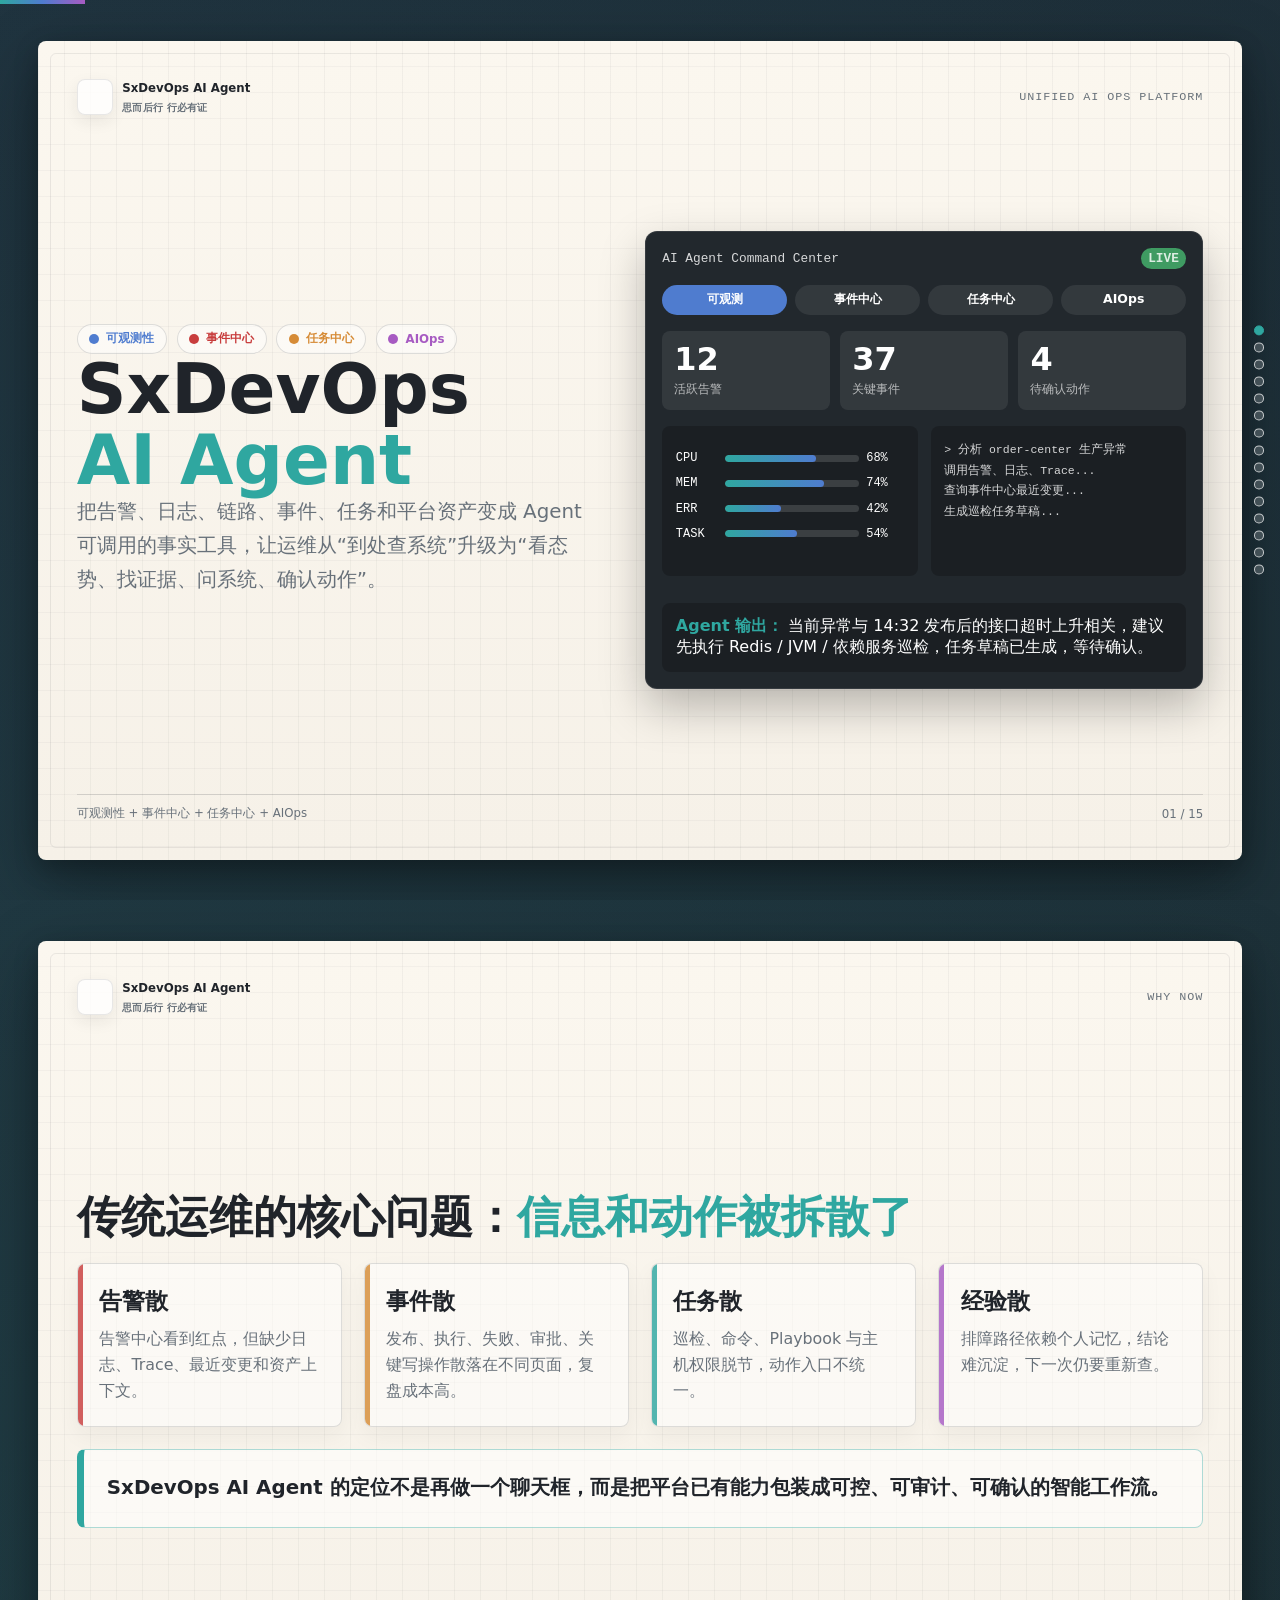
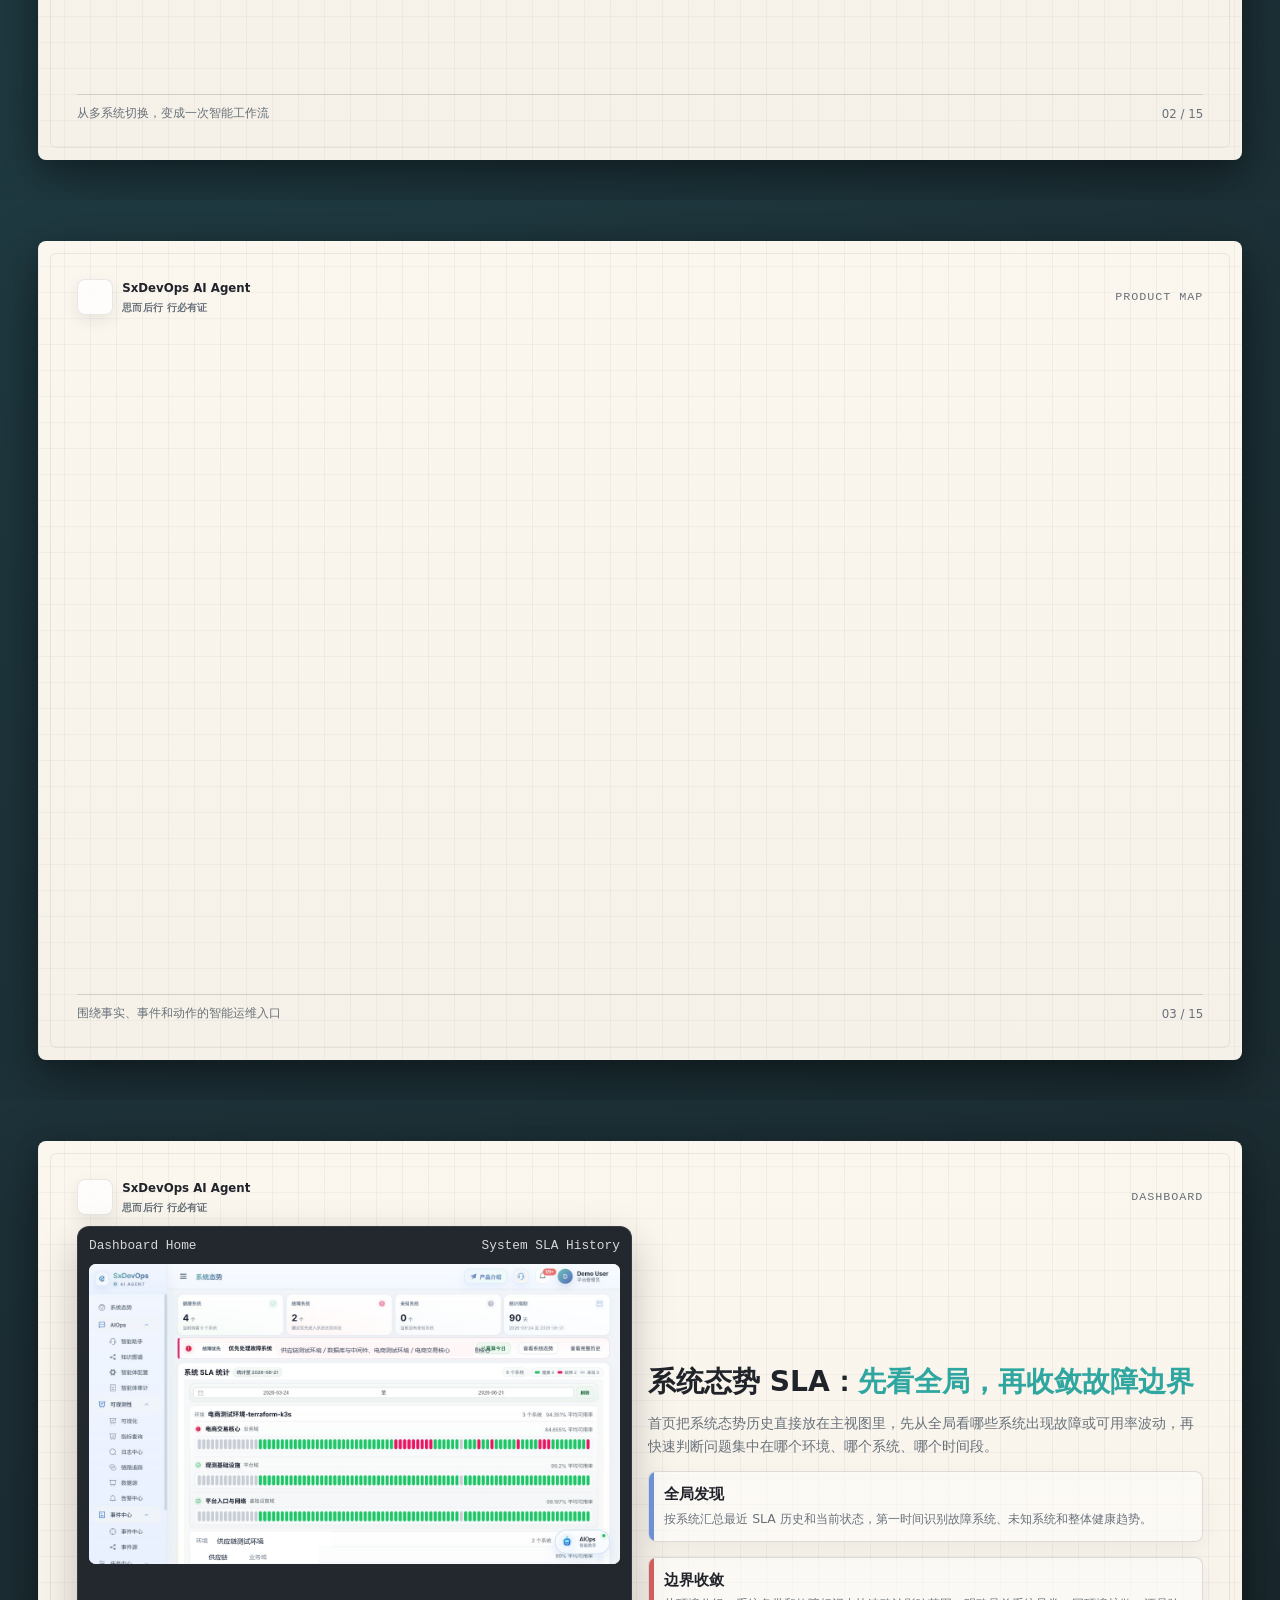
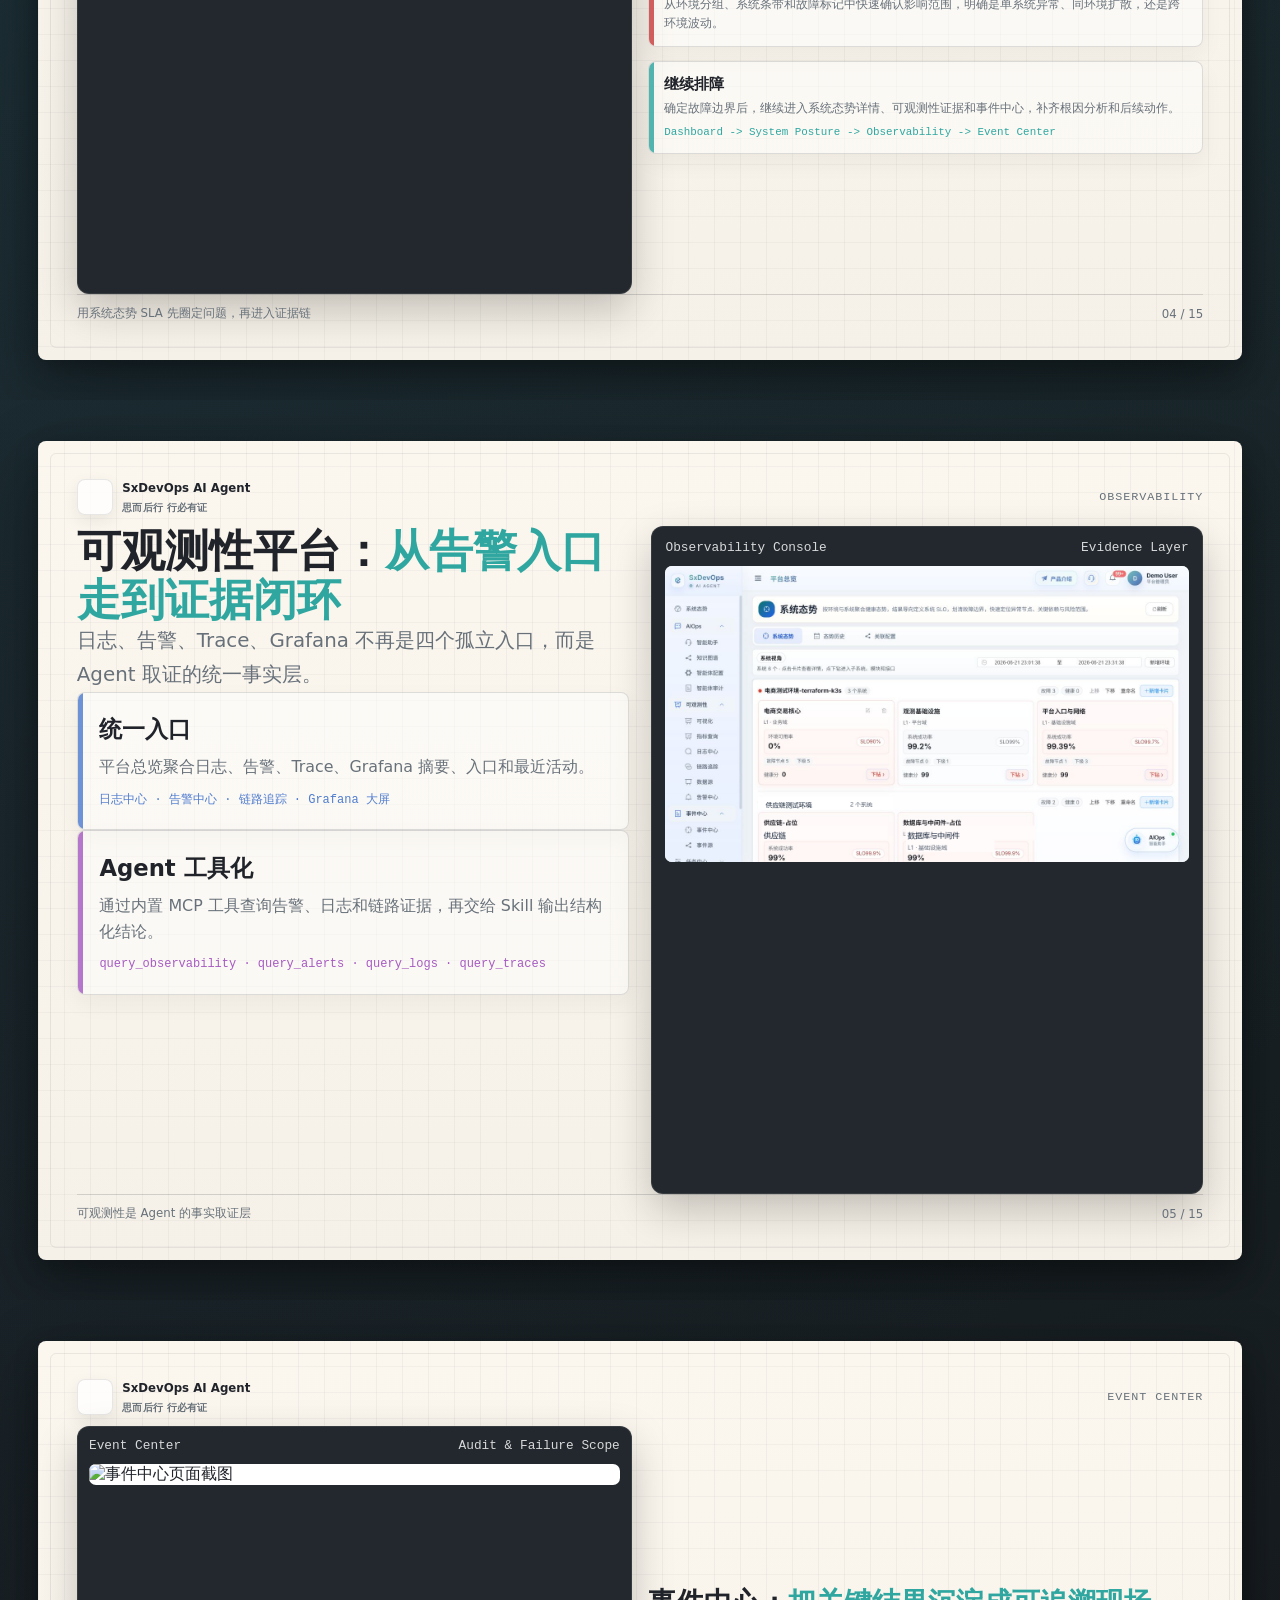
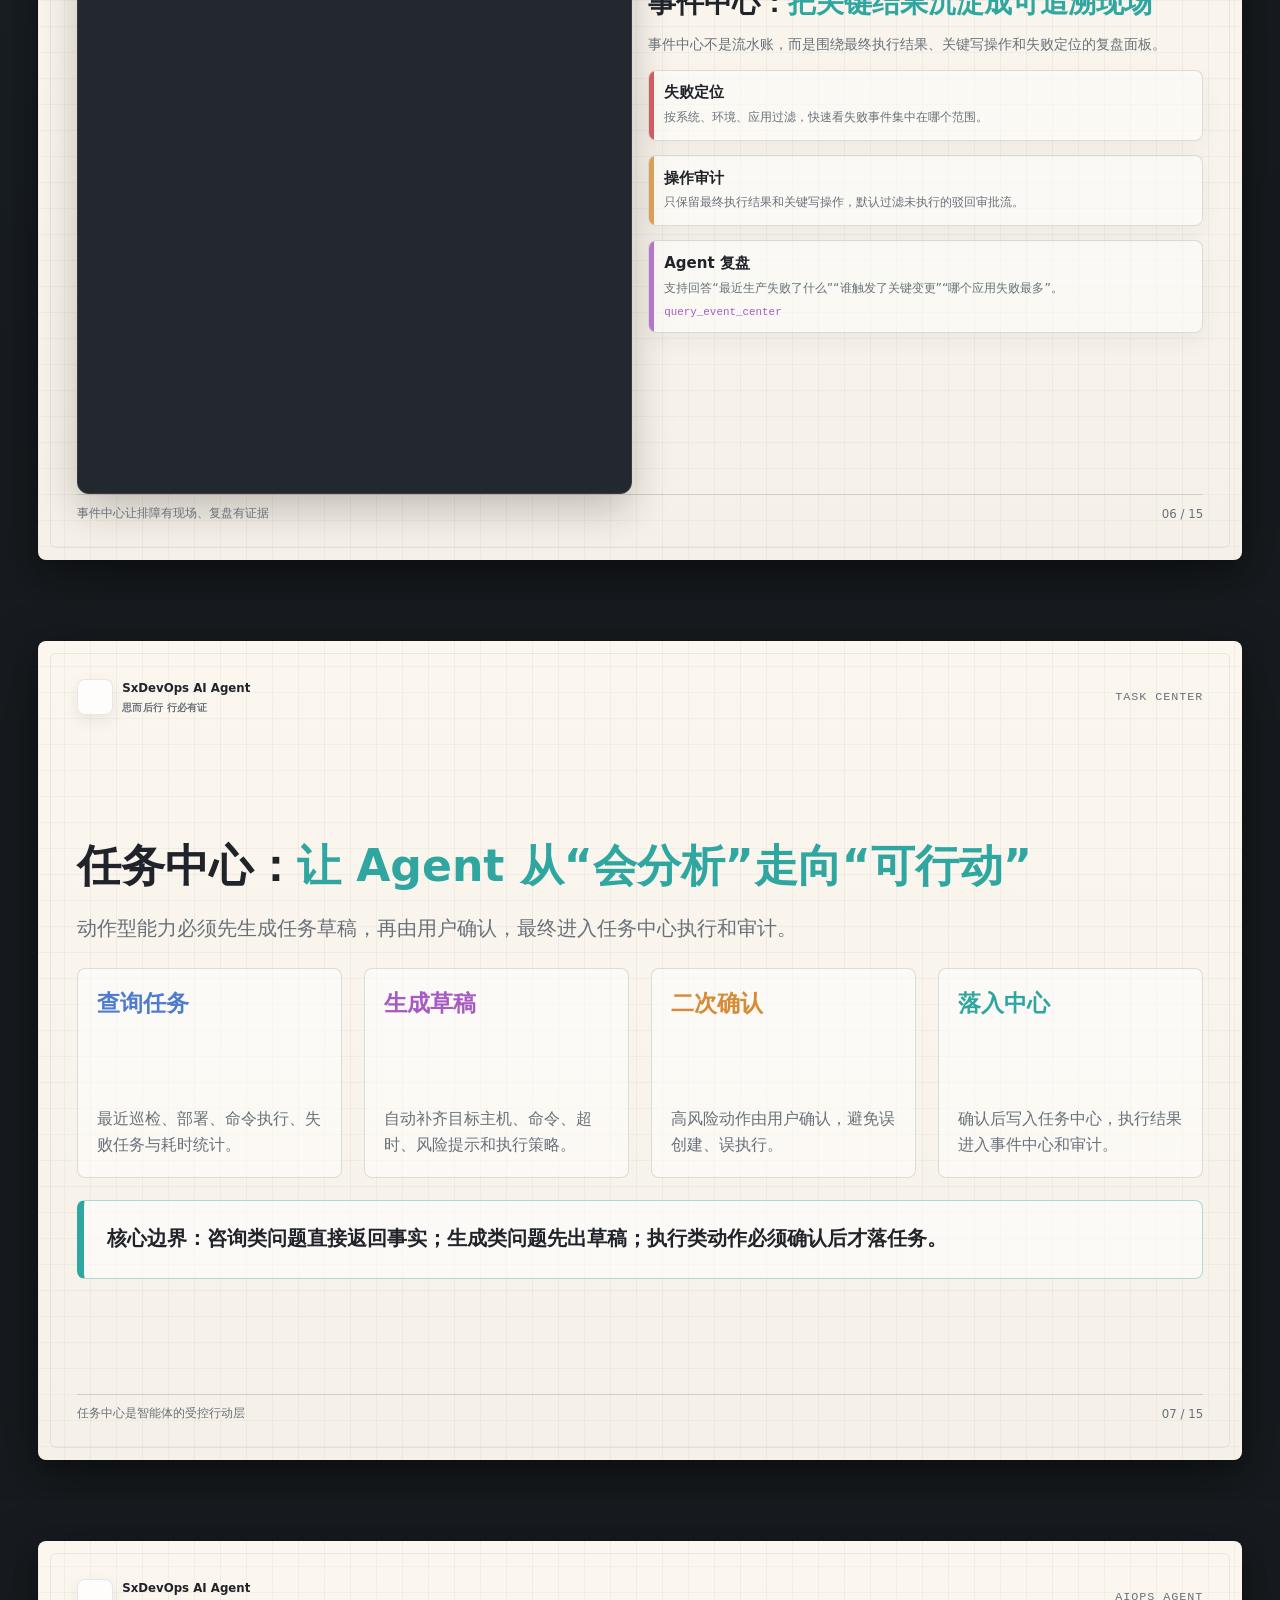
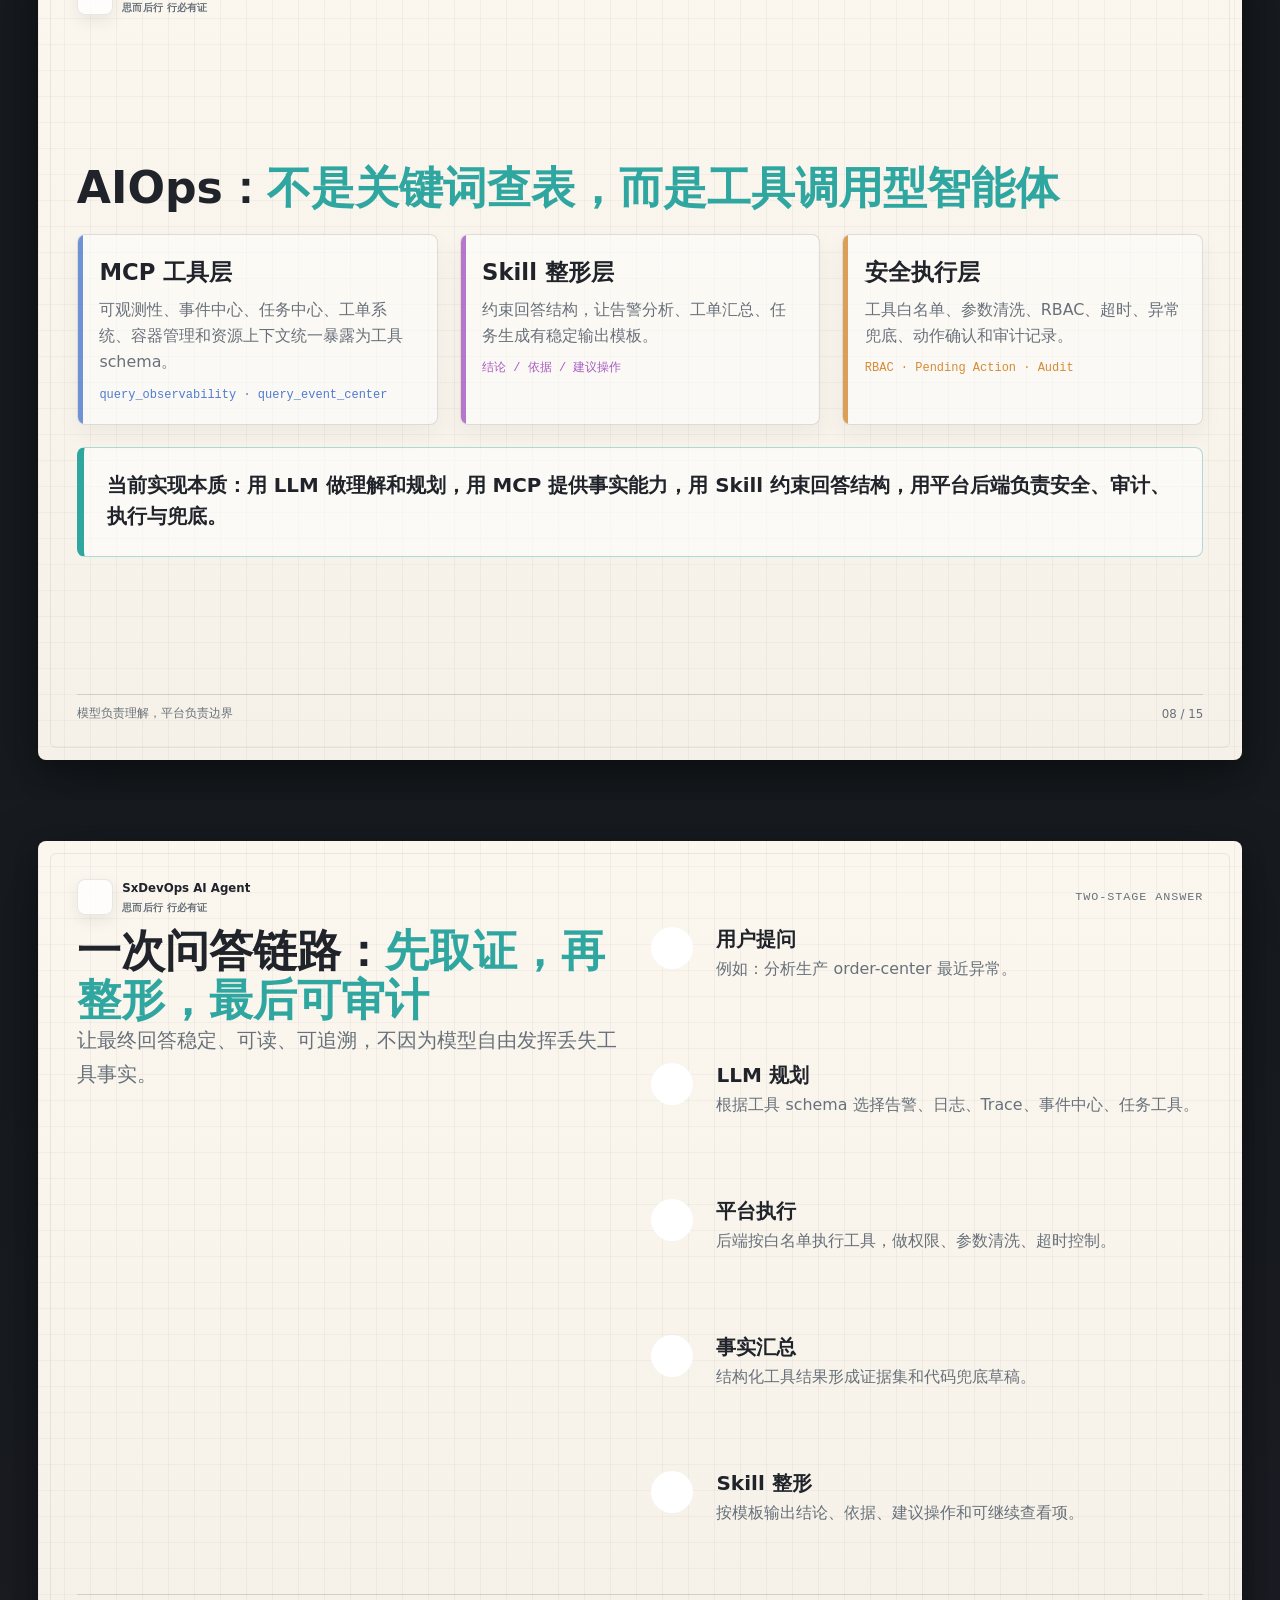
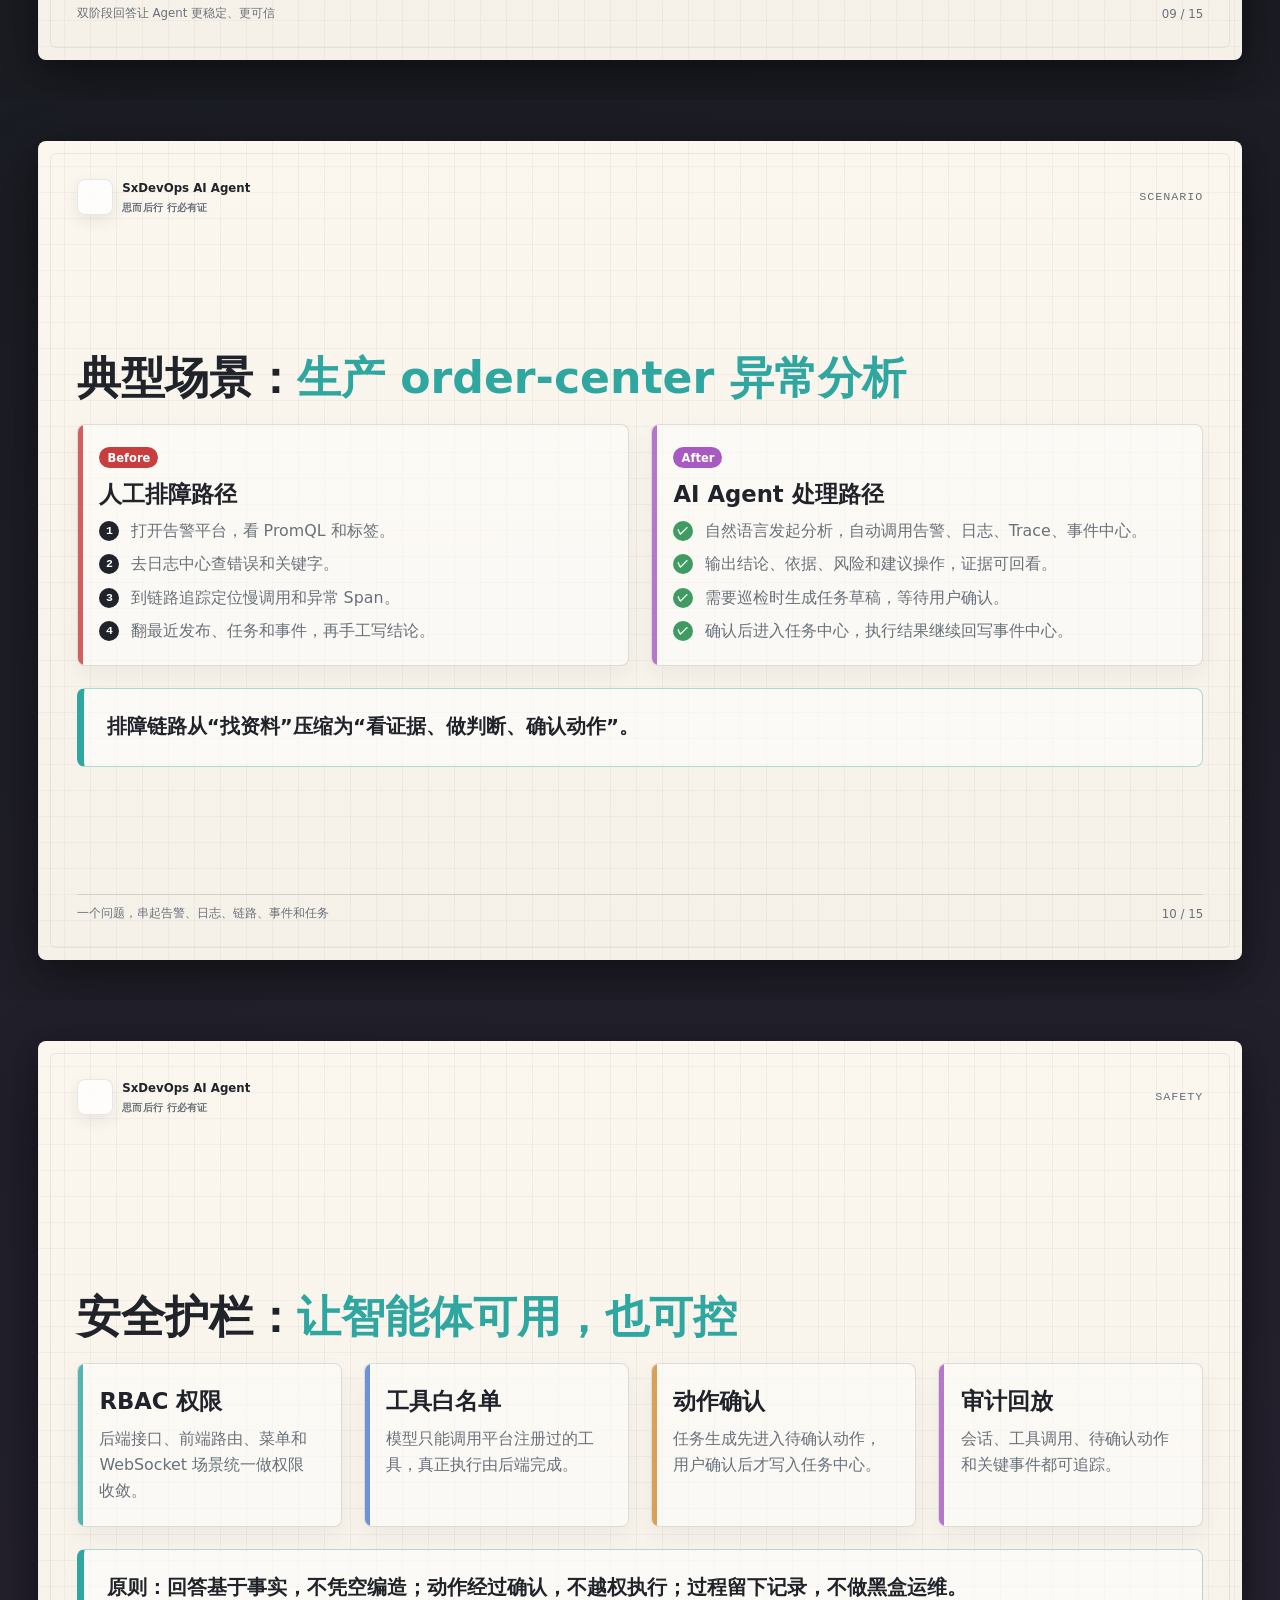
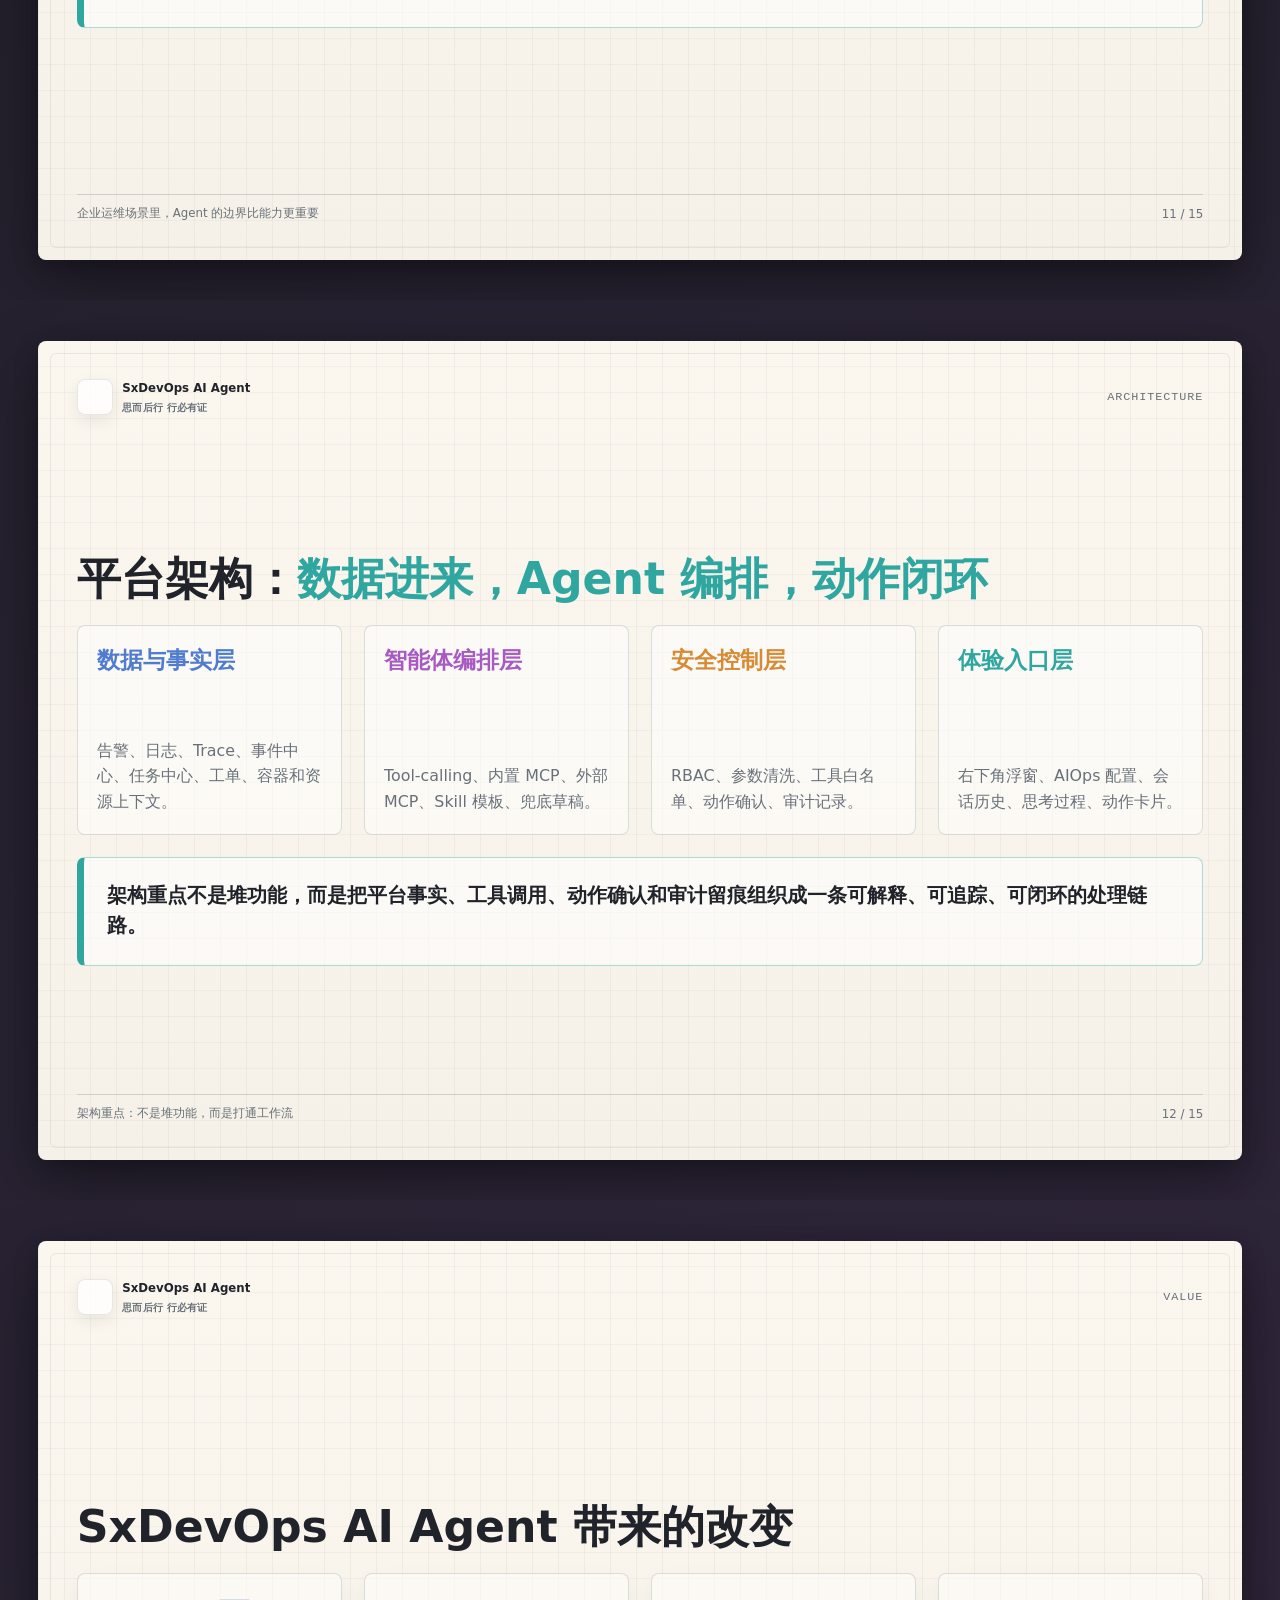
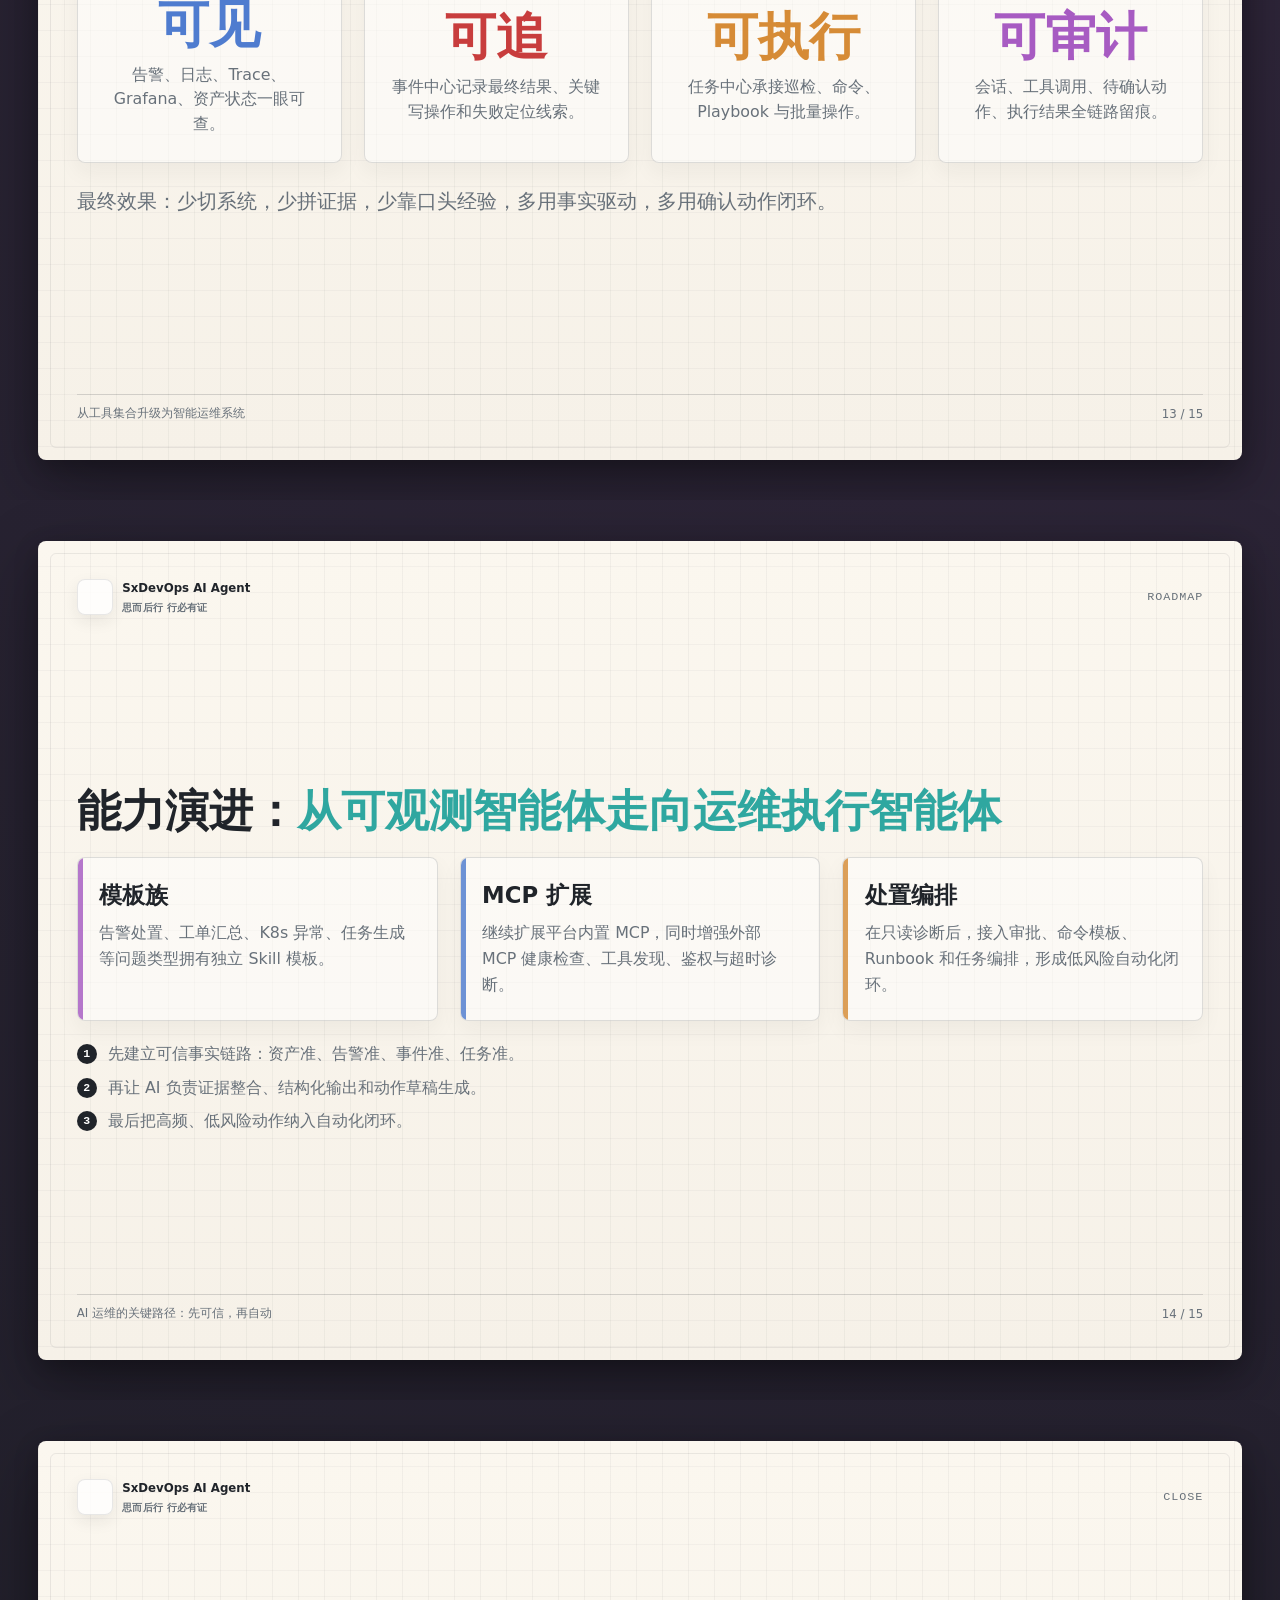
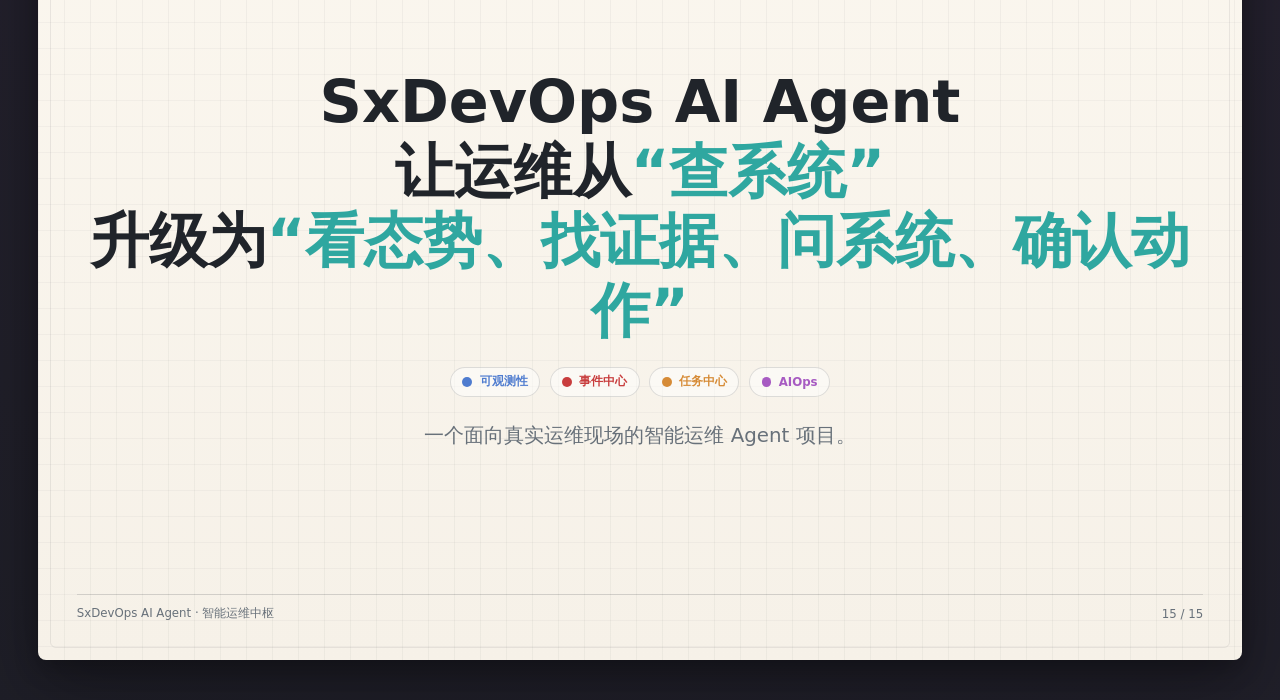
==== commit 9980103b: "Refine docs and add Docker Compose deployment" ====
--- a/docs/sxdevops-ai-agent-promo.html
+++ b/docs/sxdevops-ai-agent-promo.html
@@ -3,7 +3,7 @@
 <head>
 <meta charset="UTF-8" />
 <meta name="viewport" content="width=device-width, initial-scale=1.0" />
-<title>SxDevOps AI Agent 宣传演示</title>
+<title>SxDevOps AI Agent 产品介绍</title>
 <style>
 :root {
     --bg: #171b1f;
@@ -980,7 +980,7 @@
         <div class="content">
             <h2 class="slide-title reveal d1" data-editable="true">AIOps：<em>不是关键词查表，而是工具调用型智能体</em></h2>
             <div class="grid-3">
-                <div class="panel monitor reveal d2"><h3>MCP 工具层</h3><p data-editable="true">CMDB、可观测性、事件中心、任务中心、容器、中间件等平台能力统一暴露为工具 schema。</p><code class="route">query_observability · query_event_center</code></div>
+                <div class="panel monitor reveal d2"><h3>MCP 工具层</h3><p data-editable="true">可观测性、事件中心、任务中心、工单系统、容器管理和资源上下文统一暴露为工具 schema。</p><code class="route">query_observability · query_event_center</code></div>
                 <div class="panel ai reveal d3"><h3>Skill 整形层</h3><p data-editable="true">约束回答结构，让告警分析、工单汇总、任务生成有稳定输出模板。</p><code class="route">结论 / 依据 / 建议操作</code></div>
                 <div class="panel task reveal d4"><h3>安全执行层</h3><p data-editable="true">工具白名单、参数清洗、RBAC、超时、异常兜底、动作确认和审计记录。</p><code class="route">RBAC · Pending Action · Audit</code></div>
             </div>
@@ -1066,7 +1066,7 @@
         <div class="content">
             <h2 class="slide-title reveal d1" data-editable="true">平台架构：<em>数据进来，Agent 编排，动作闭环</em></h2>
             <div class="flow">
-                <div class="flow-step monitor reveal d2"><b>数据与事实层</b><span data-editable="true">CMDB 资产、告警、日志、Trace、事件中心、任务中心、容器与中间件。</span></div>
+                <div class="flow-step monitor reveal d2"><b>数据与事实层</b><span data-editable="true">告警、日志、Trace、事件中心、任务中心、工单、容器和资源上下文。</span></div>
                 <div class="flow-step ai reveal d3"><b>智能体编排层</b><span data-editable="true">Tool-calling、内置 MCP、外部 MCP、Skill 模板、兜底草稿。</span></div>
                 <div class="flow-step task reveal d4"><b>安全控制层</b><span data-editable="true">RBAC、参数清洗、工具白名单、动作确认、审计记录。</span></div>
                 <div class="flow-step asset reveal d5"><b>体验入口层</b><span data-editable="true">右下角浮窗、AIOps 配置、会话历史、思考过程、动作卡片。</span></div>
@@ -1098,9 +1098,9 @@
     <div class="paper">
         <div class="topline"><div class="brand"><div class="brand-mark">Sx</div>SxDevOps AI Agent</div><div class="kicker">Roadmap</div></div>
         <div class="content">
-            <h2 class="slide-title reveal d1" data-editable="true">下一步：<em>从可观测智能体走向运维执行智能体</em></h2>
+            <h2 class="slide-title reveal d1" data-editable="true">能力演进：<em>从可观测智能体走向运维执行智能体</em></h2>
             <div class="grid-3">
-                <div class="panel ai reveal d2"><h3>模板族</h3><p data-editable="true">告警处置、工单汇总、成本分析、K8s 异常、任务生成等问题类型拥有独立 Skill 模板。</p></div>
+                <div class="panel ai reveal d2"><h3>模板族</h3><p data-editable="true">告警处置、工单汇总、K8s 异常、任务生成等问题类型拥有独立 Skill 模板。</p></div>
                 <div class="panel monitor reveal d3"><h3>MCP 扩展</h3><p data-editable="true">继续扩展平台内置 MCP，同时增强外部 MCP 健康检查、工具发现、鉴权与超时诊断。</p></div>
                 <div class="panel task reveal d4"><h3>处置编排</h3><p data-editable="true">在只读诊断后，接入审批、命令模板、Runbook 和任务编排，形成低风险自动化闭环。</p></div>
             </div>
